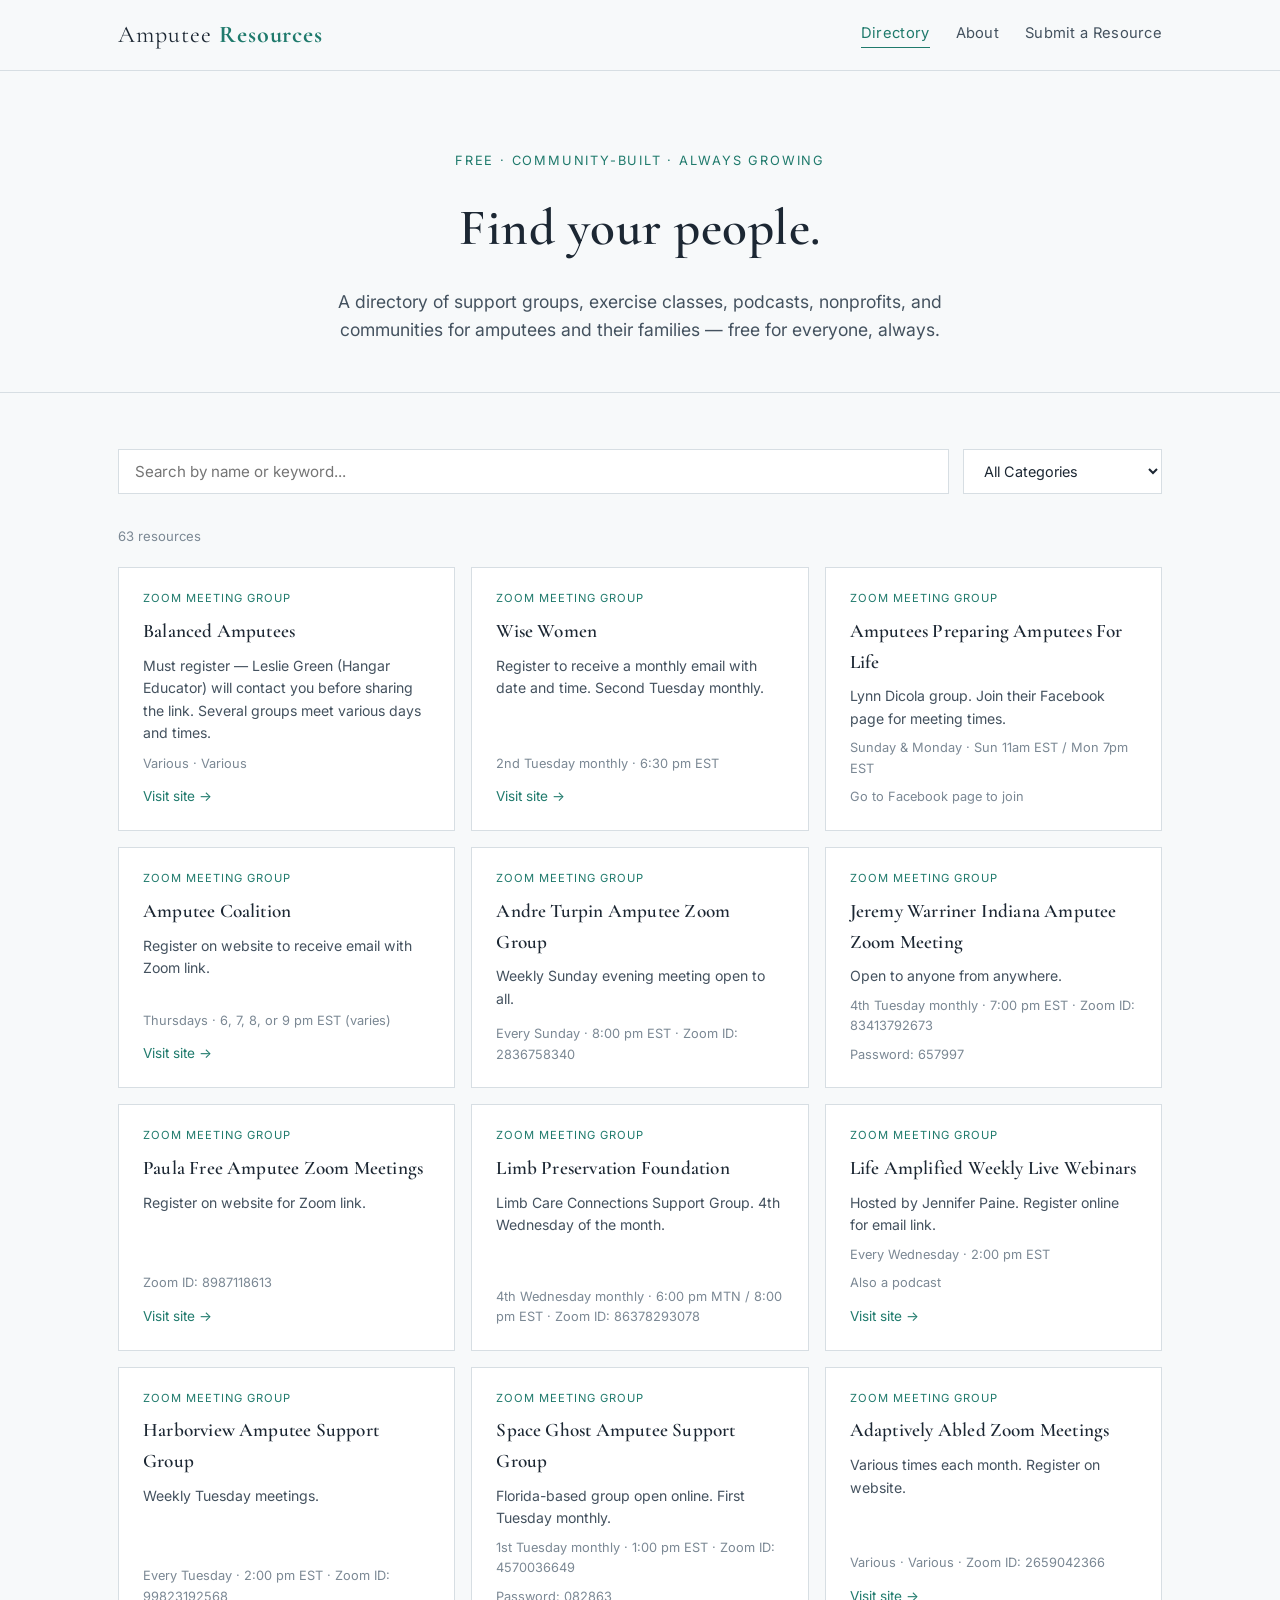
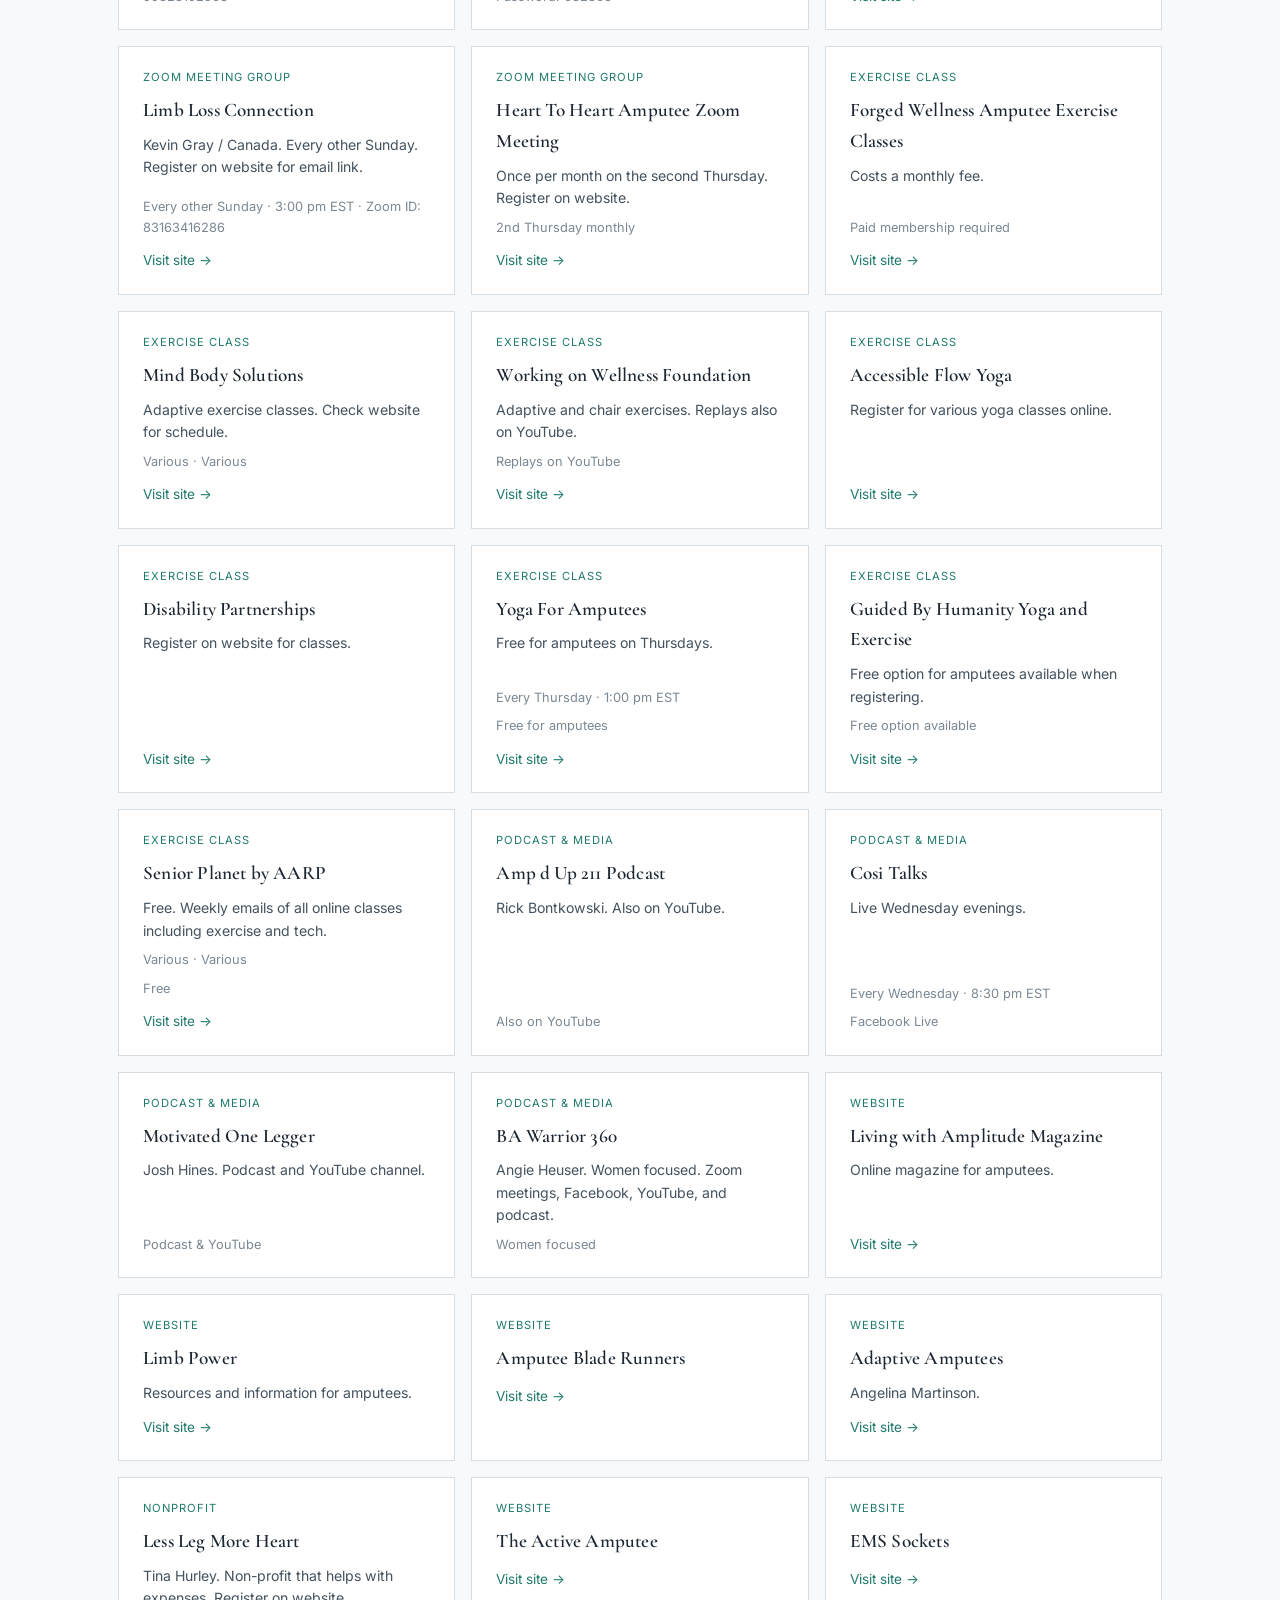
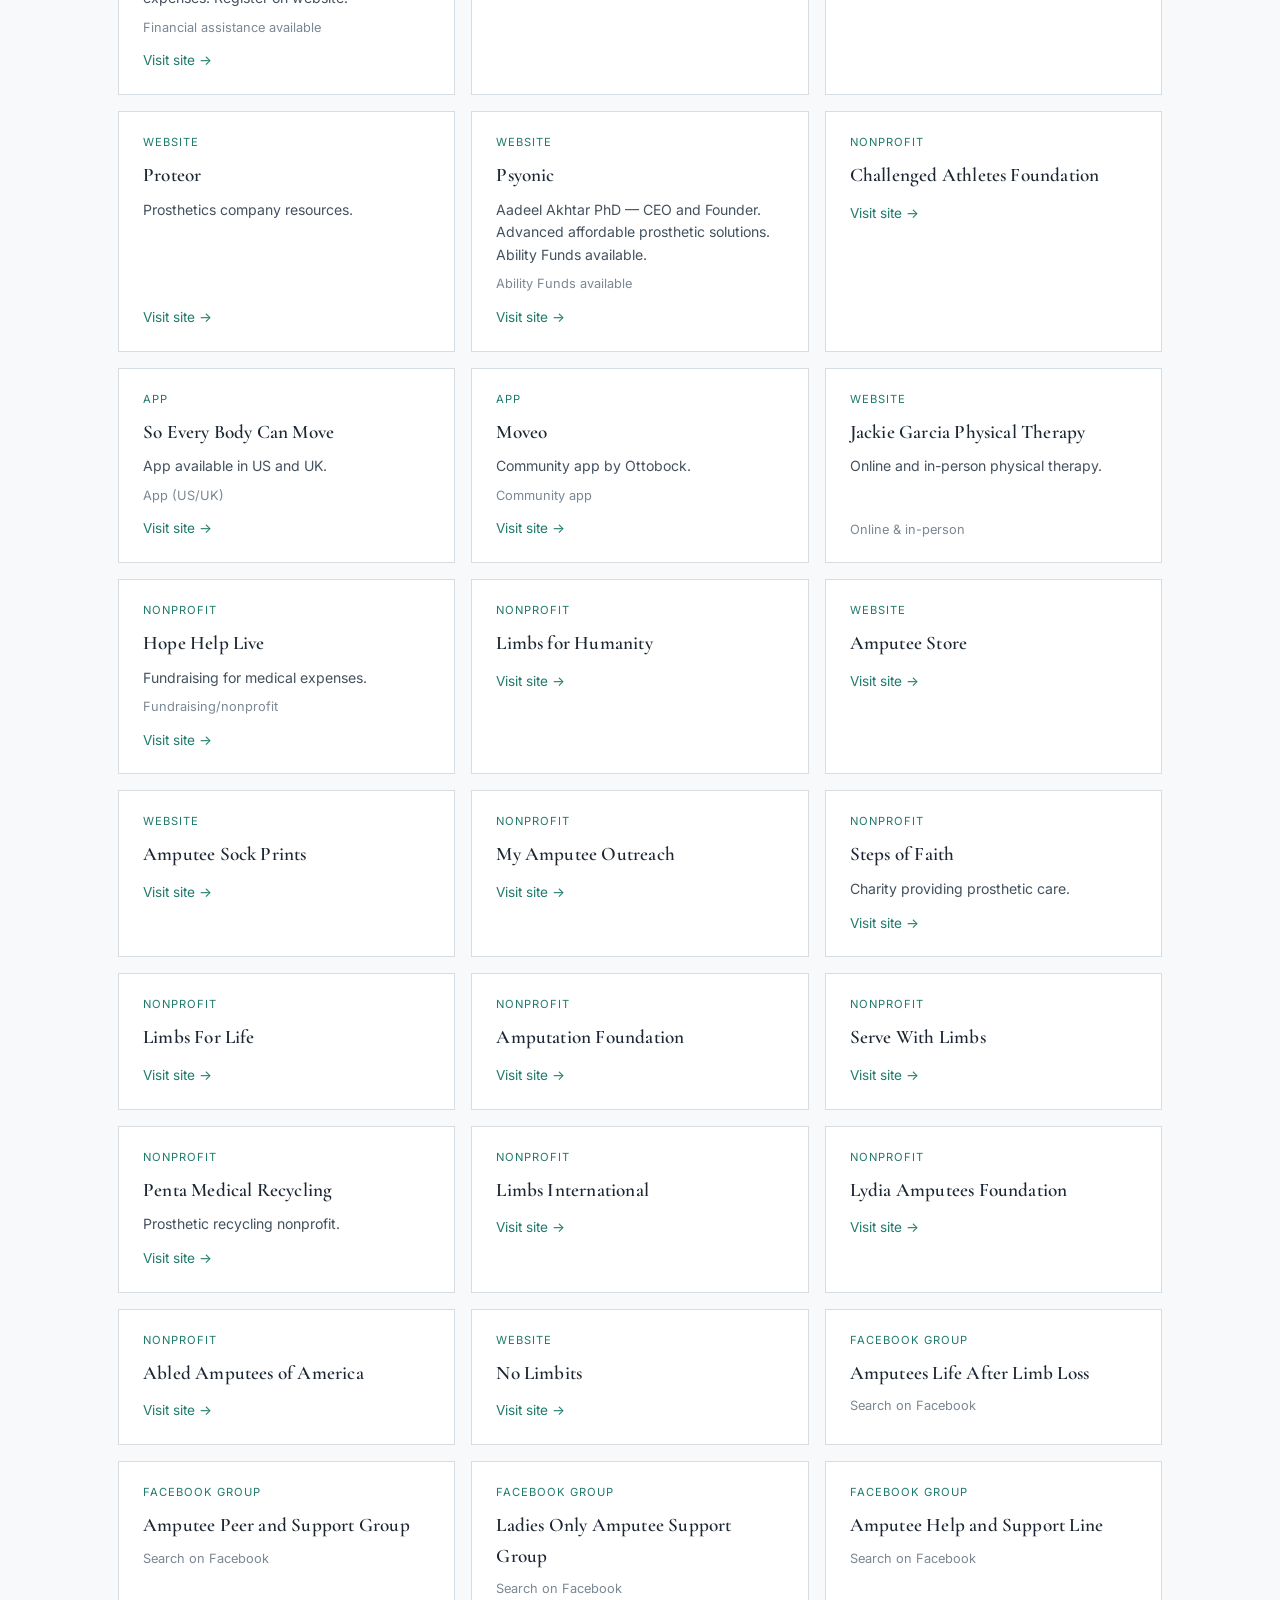
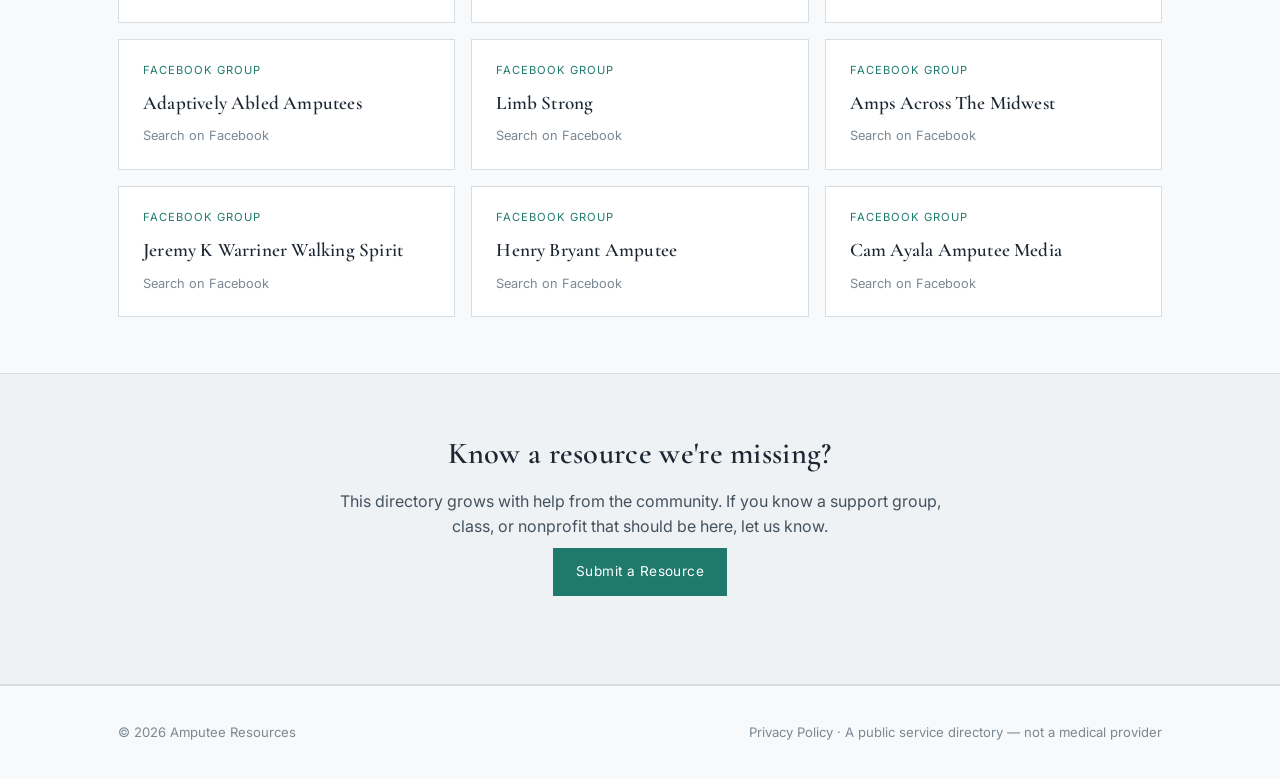
==== index.html @ 0358cb04 "Initial Amputee Resources directory site" ====
<!DOCTYPE html>
<html lang="en">
<head>
<meta charset="UTF-8">
<meta name="viewport" content="width=device-width, initial-scale=1.0">
<title>Amputee Resources — Support Groups, Exercise Classes &amp; More</title>
<meta name="description" content="A free directory of amputee support groups, exercise classes, podcasts, nonprofits, and community resources for amputees and their families.">
<link rel="preconnect" href="https://fonts.googleapis.com">
<link href="https://fonts.googleapis.com/css2?family=Cormorant+Garamond:wght@500;600;700&family=Source+Serif+4:wght@400;500&family=Inter:wght@400;500;600&display=swap" rel="stylesheet">
<link rel="stylesheet" href="style.css">
</head>
<body>

<header class="site">
  <div class="bar">
    <div class="brand">
      <span class="name">Amputee <strong>Resources</strong></span>
    </div>
    <button class="menu-toggle" aria-label="Toggle menu"><span></span><span></span><span></span></button>
    <nav class="primary">
      <a href="index.html" class="active">Directory</a>
      <a href="about.html">About</a>
      <a href="submit.html">Submit a Resource</a>
    </nav>
  </div>
</header>

<section class="hero">
  <div class="wrap">
    <span class="tag">Free · Community-Built · Always Growing</span>
    <h1>Find your people.</h1>
    <p class="lede">A directory of support groups, exercise classes, podcasts, nonprofits, and communities for amputees and their families — free for everyone, always.</p>
  </div>
</section>

<section>
  <div class="wrap">
    <div class="directory-controls">
      <input type="search" id="search" placeholder="Search by name or keyword...">
      <select id="category-filter">
        <option value="">All Categories</option>
      </select>
    </div>
    <div class="result-count" id="result-count"></div>
    <div class="resource-grid" id="resource-grid"></div>
  </div>
</section>

<section class="alt">
  <div class="wrap section-head">
    <h2>Know a resource we're missing?</h2>
    <p>This directory grows with help from the community. If you know a support group, class, or nonprofit that should be here, let us know.</p>
    <div class="cta-row">
      <a class="btn primary" href="submit.html">Submit a Resource</a>
    </div>
  </div>
</section>

<footer class="site">
  <div class="wrap">
    <span>© 2026 Amputee Resources</span>
    <span><a href="privacy.html">Privacy Policy</a> · A public service directory — not a medical provider</span>
  </div>
</footer>

<script src="app.js"></script>
</body>
</html>
---- style.css ----
:root{
  --paper:#f7f9fa;
  --paper-dim:#eef2f4;
  --ink:#1c2733;
  --ink-soft:#44525f;
  --line:#d7dee3;
  --gray:#7b8894;
  --teal:#1f7a6c;
  --teal-dim:#4fa393;
  --max:1100px;
}

*{box-sizing:border-box;}
html{scroll-behavior:smooth;}
body{
  margin:0;
  background:var(--paper);
  color:var(--ink);
  font-family:'Source Serif 4','Georgia',serif;
  line-height:1.6;
  -webkit-font-smoothing:antialiased;
}
h1,h2,h3,.wordmark{
  font-family:'Cormorant Garamond','Georgia',serif;
  font-weight:600;
  letter-spacing:.01em;
}
.sans{font-family:'Inter','Helvetica Neue',sans-serif;}
a{color:var(--teal);text-decoration:none;}
a:hover{color:var(--ink);}
img{max-width:100%;display:block;}

.wrap{max-width:var(--max);margin:0 auto;padding:0 28px;}

/* ---- Header ---- */
header.site{
  border-bottom:1px solid var(--line);
  background:var(--paper);
  position:sticky;top:0;z-index:20;
}
header.site .bar{
  display:flex;align-items:center;justify-content:space-between;
  padding:16px 28px;max-width:var(--max);margin:0 auto;
}
.brand{display:flex;align-items:center;gap:10px;}
.brand .name{
  font-family:'Cormorant Garamond',serif;
  font-size:1.5rem;letter-spacing:.04em;
  color:var(--ink);
}
.brand .name strong{color:var(--teal);}
nav.primary{display:flex;gap:26px;font-family:'Inter',sans-serif;font-size:.92rem;letter-spacing:.02em;}
nav.primary a{color:var(--ink-soft);}
nav.primary a.active{color:var(--teal);border-bottom:1px solid var(--teal);padding-bottom:2px;}

.menu-toggle{
  display:none;
  background:none;border:none;cursor:pointer;
  width:40px;height:40px;
  padding:8px;
  flex-direction:column;justify-content:center;gap:5px;
}
.menu-toggle span{
  display:block;height:2px;width:100%;background:var(--ink);
  transition:transform .2s ease, opacity .2s ease;
}
.menu-toggle.open span:nth-child(1){transform:translateY(7px) rotate(45deg);}
.menu-toggle.open span:nth-child(2){opacity:0;}
.menu-toggle.open span:nth-child(3){transform:translateY(-7px) rotate(-45deg);}

@media (max-width:720px){
  .menu-toggle{display:flex;}
  nav.primary{
    position:fixed;top:67px;left:0;right:0;bottom:0;
    background:var(--paper);
    flex-direction:column;
    gap:0;
    padding:8px 0;
    transform:translateY(-8px);
    opacity:0;
    visibility:hidden;
    pointer-events:none;
    transition:opacity .18s ease, transform .18s ease;
    z-index:19;
  }
  nav.primary.open{
    opacity:1;
    visibility:visible;
    pointer-events:auto;
    transform:translateY(0);
  }
  nav.primary a{
    padding:18px 28px;
    border-bottom:1px solid var(--line);
    font-size:1.05rem;
  }
  nav.primary a.active{border-bottom:1px solid var(--line);}
}

/* ---- Hero ---- */
.hero{
  padding:80px 0 48px;
  text-align:center;
  border-bottom:1px solid var(--line);
}
.hero h1{
  font-size:clamp(2.1rem,5vw,3.2rem);
  margin:0 0 18px;
  color:var(--ink);
}
.hero p.lede{
  font-family:'Inter',sans-serif;
  font-size:1.1rem;
  color:var(--ink-soft);
  max-width:640px;margin:0 auto;
}
.hero .tag{
  font-family:'Inter',sans-serif;
  font-size:.8rem;letter-spacing:.14em;text-transform:uppercase;
  color:var(--teal);margin-bottom:16px;display:block;
}

/* ---- Sections ---- */
section{padding:56px 0;}
section.alt{background:var(--paper-dim);border-top:1px solid var(--line);border-bottom:1px solid var(--line);}
.section-head{max-width:680px;margin:0 auto 32px;text-align:center;}
.section-head h2{font-size:1.9rem;margin:0 0 10px;}
.section-head p{font-family:'Inter',sans-serif;color:var(--ink-soft);margin:0;}

/* ---- Directory controls ---- */
.directory-controls{
  display:flex;gap:14px;flex-wrap:wrap;align-items:center;
  margin-bottom:32px;
  font-family:'Inter',sans-serif;
}
.directory-controls input[type=search]{
  flex:1;min-width:220px;
  padding:12px 16px;border:1px solid var(--line);background:#fff;
  font-family:inherit;font-size:.95rem;color:var(--ink);
}
.directory-controls select{
  padding:12px 16px;border:1px solid var(--line);background:#fff;
  font-family:inherit;font-size:.9rem;color:var(--ink);
}
.result-count{font-family:'Inter',sans-serif;font-size:.82rem;color:var(--gray);margin-bottom:20px;}

/* ---- Resource cards ---- */
.resource-grid{
  display:grid;grid-template-columns:repeat(auto-fill,minmax(300px,1fr));gap:16px;
}
.resource-card{
  background:#fff;border:1px solid var(--line);padding:22px 24px;
  display:flex;flex-direction:column;gap:8px;
}
.resource-card h3{font-size:1.2rem;margin:0;}
.resource-card .cat{
  font-family:'Inter',sans-serif;font-size:.7rem;letter-spacing:.09em;text-transform:uppercase;
  color:var(--teal);
}
.resource-card p{font-family:'Inter',sans-serif;font-size:.88rem;color:var(--ink-soft);margin:0;flex:1;}
.resource-card .meta{font-family:'Inter',sans-serif;font-size:.8rem;color:var(--gray);}
.resource-card a.go{font-family:'Inter',sans-serif;font-size:.85rem;margin-top:4px;}
.no-results{
  text-align:center;font-family:'Inter',sans-serif;color:var(--gray);padding:40px 0;
}

/* ---- CTA blocks ---- */
.cta-row{display:flex;gap:14px;flex-wrap:wrap;justify-content:center;margin-top:8px;}
.btn{
  font-family:'Inter',sans-serif;font-size:.85rem;letter-spacing:.03em;
  padding:12px 22px;border:1px solid var(--ink);color:var(--ink);
  transition:.15s ease;display:inline-block;
}
.btn:hover{background:var(--ink);color:var(--paper);}
.btn.primary{background:var(--teal);border-color:var(--teal);color:#fff;}
.btn.primary:hover{background:var(--ink);border-color:var(--ink);}

/* ---- About page ---- */
.story{max-width:680px;margin:0 auto;}
.story p{margin:0 0 20px;font-size:1.05rem;}

/* ---- Footer ---- */
footer.site{
  border-top:1px solid var(--line);
  padding:36px 0;
  font-family:'Inter',sans-serif;font-size:.82rem;color:var(--gray);
}
footer.site .wrap{display:flex;justify-content:space-between;align-items:center;flex-wrap:wrap;gap:14px;}
footer.site a{color:var(--gray);}
footer.site a:hover{color:var(--ink);}
footer.site .disclaimer{max-width:680px;font-size:.78rem;}
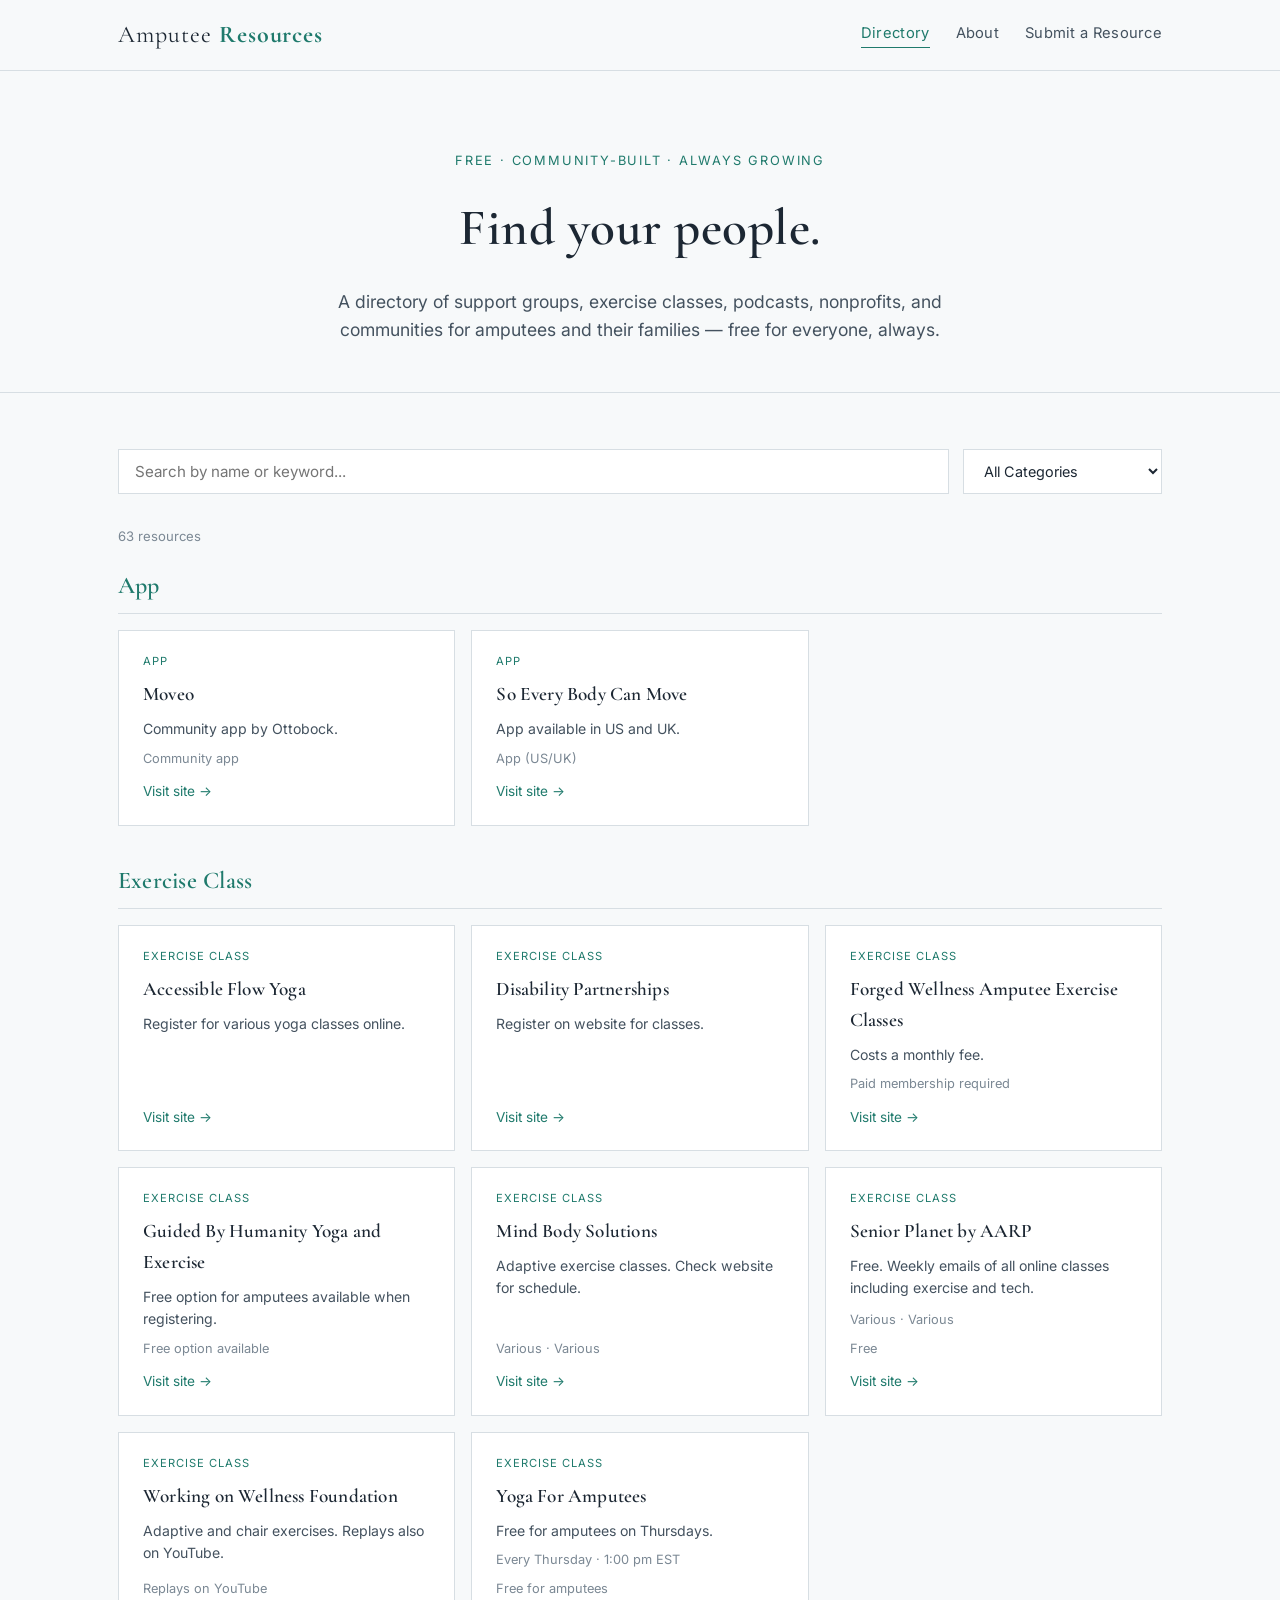
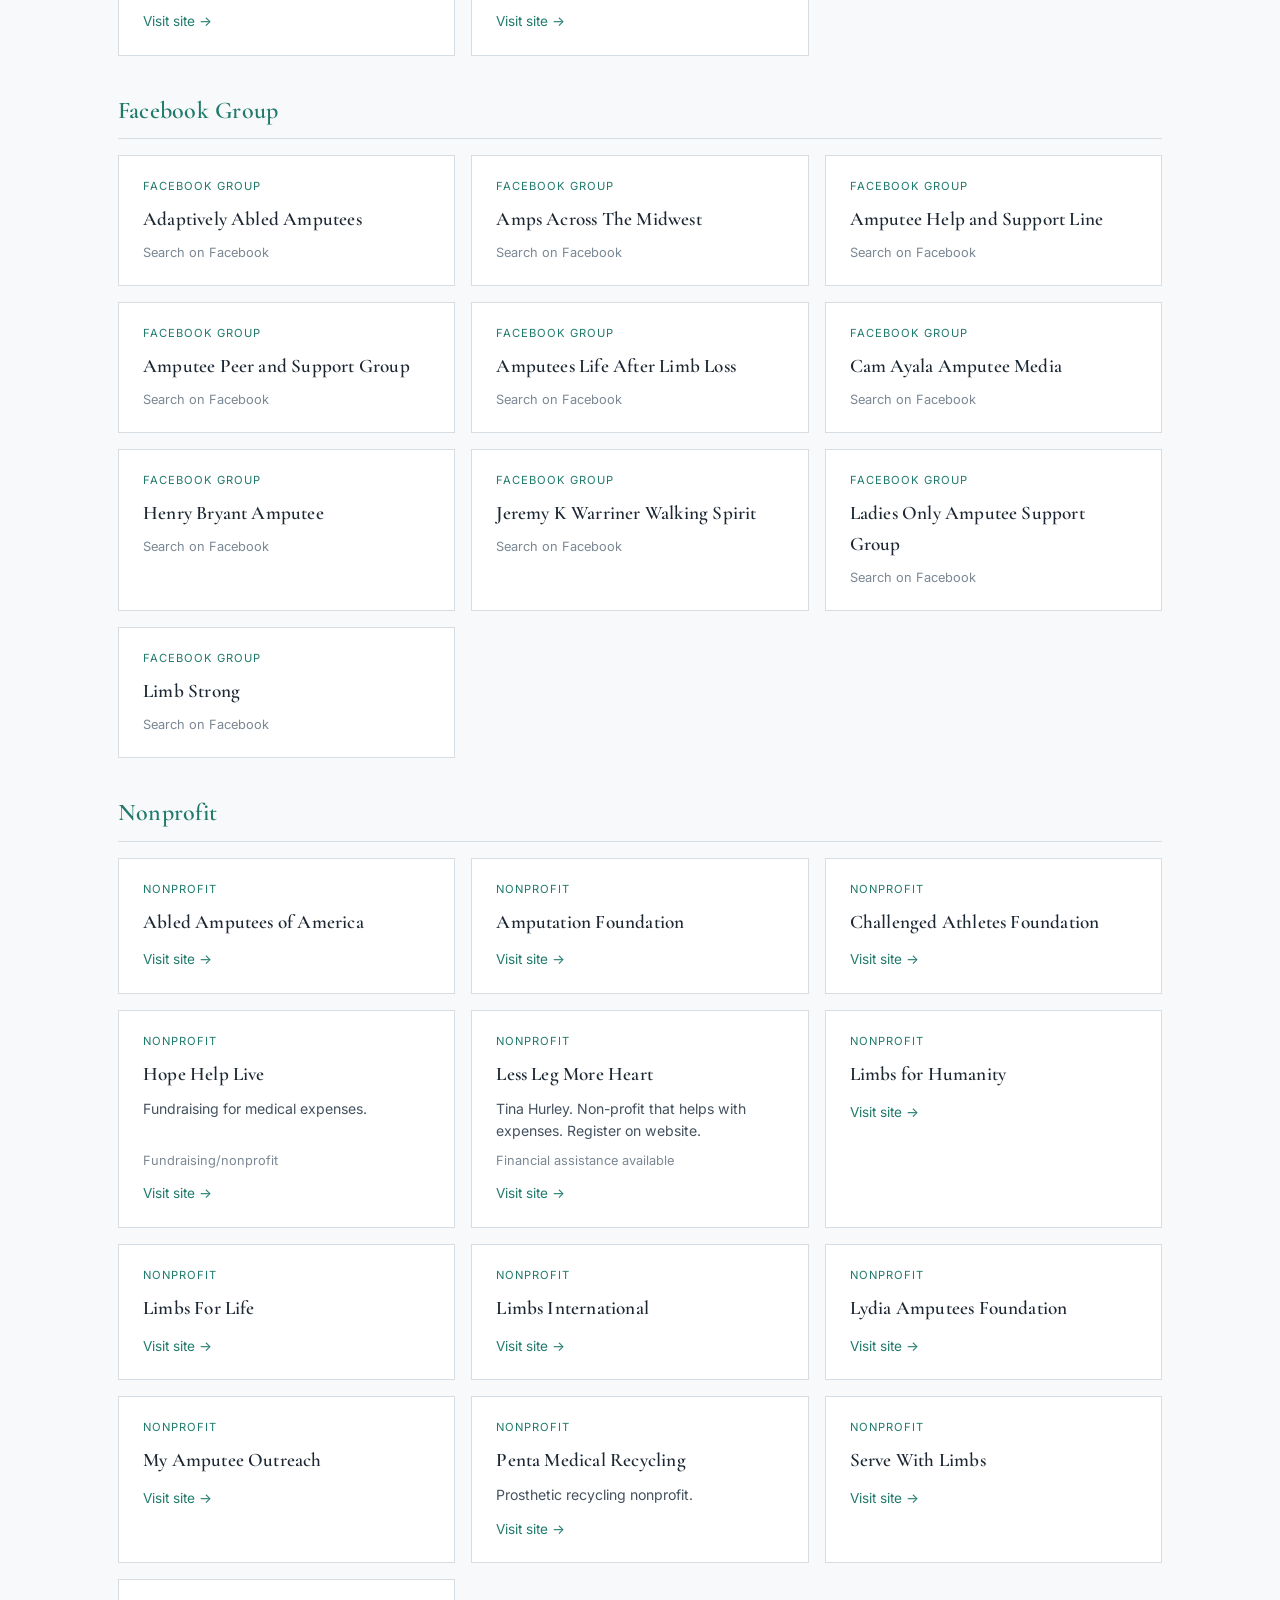
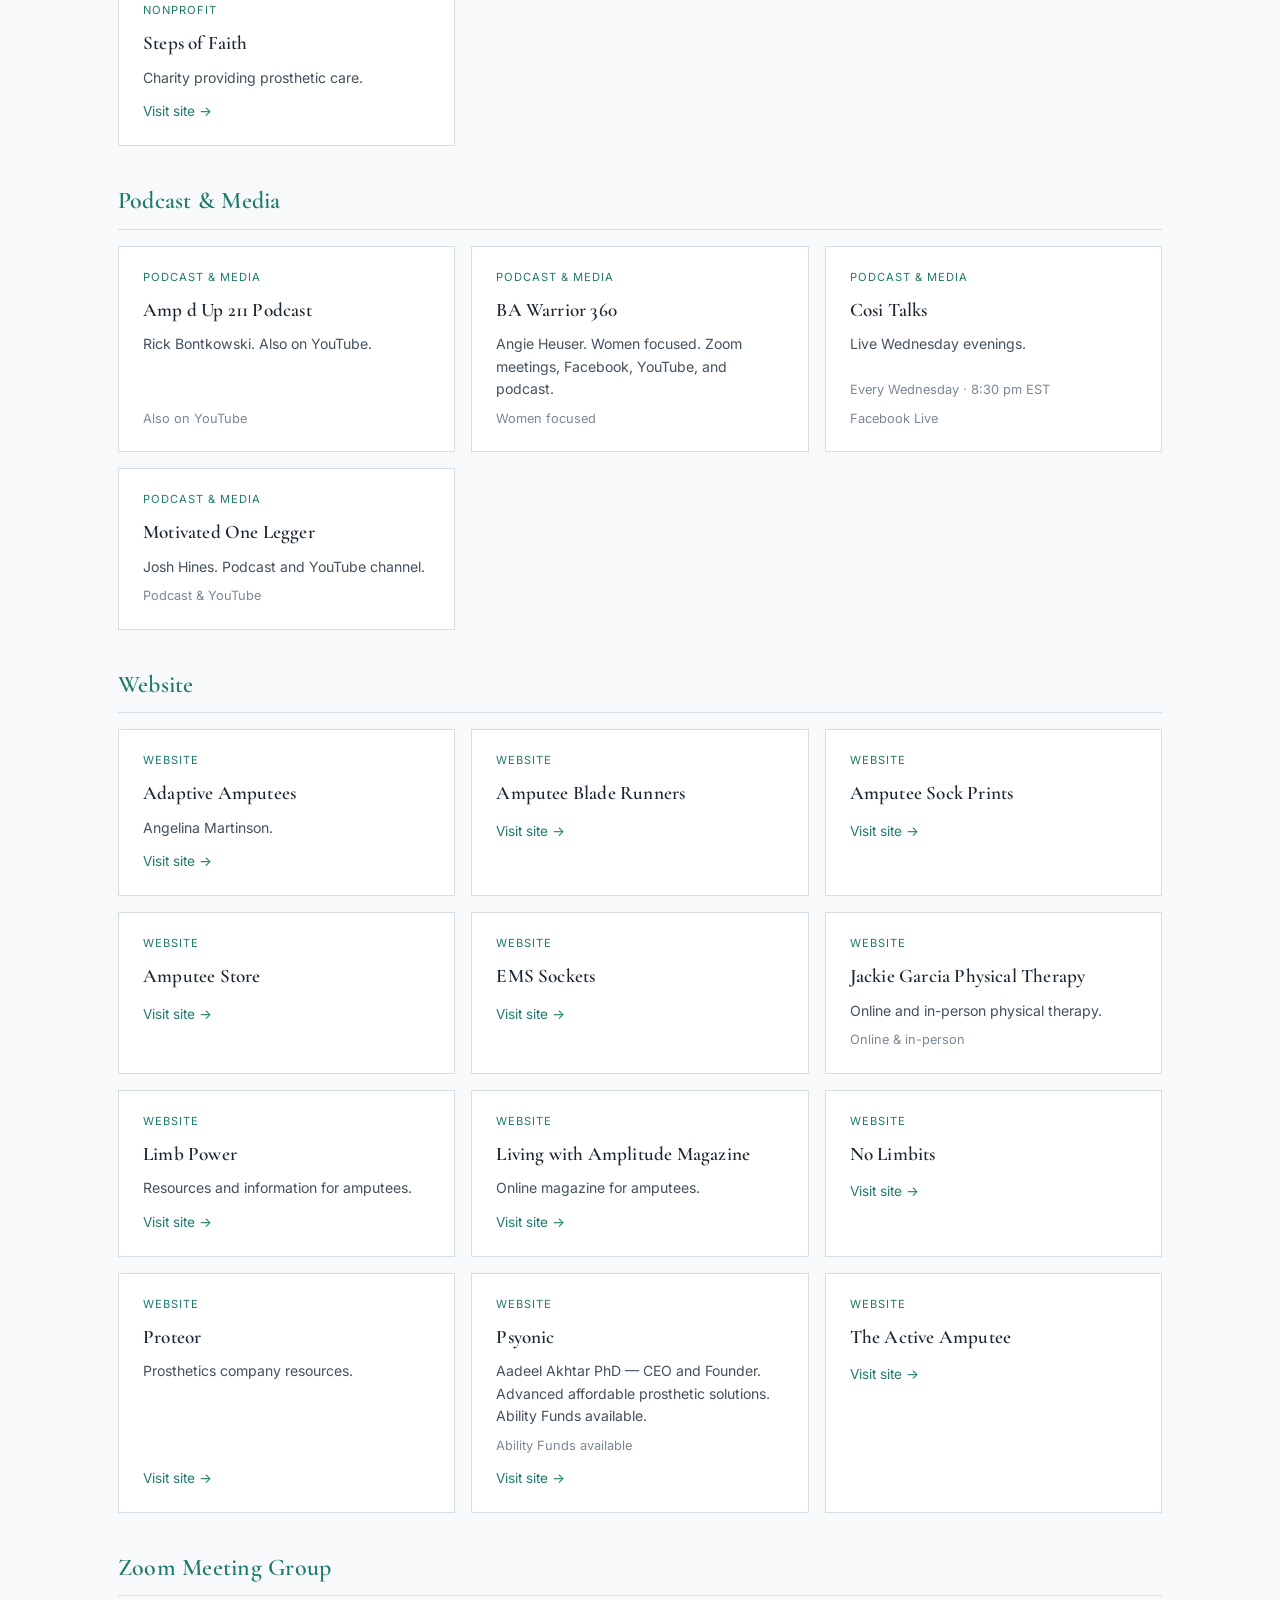
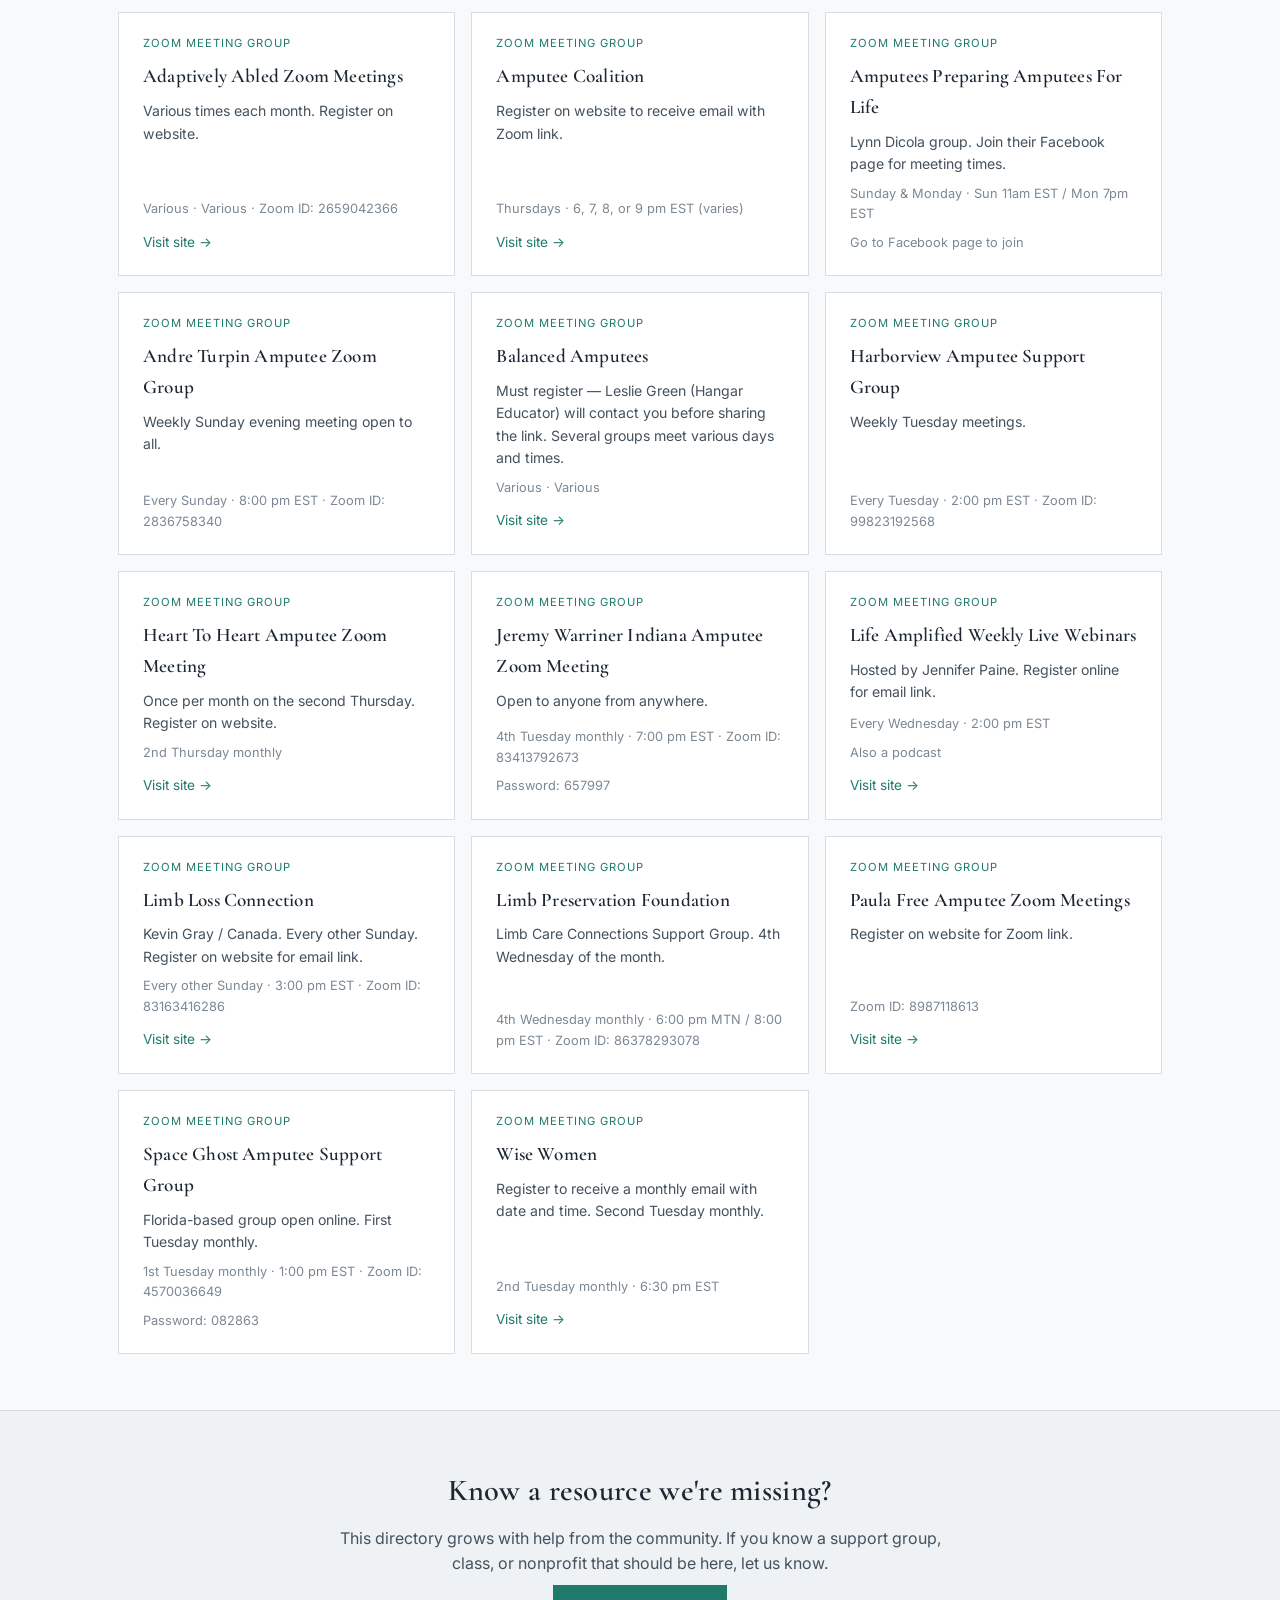
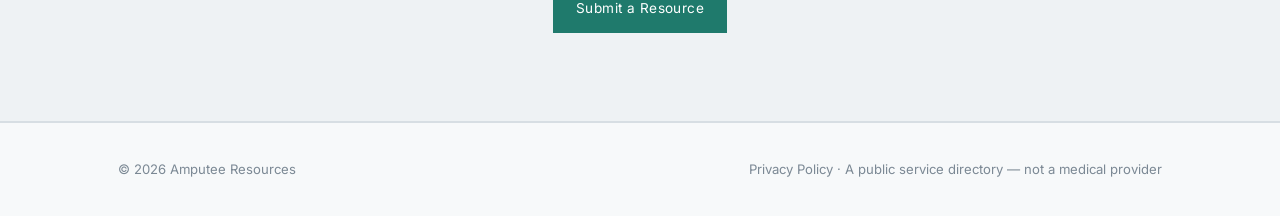
==== commit f27f8eda: "Sort resources alphabetically by category then name, add category headings" ====
--- a/index.html
+++ b/index.html
@@ -42,7 +42,7 @@
       </select>
     </div>
     <div class="result-count" id="result-count"></div>
-    <div class="resource-grid" id="resource-grid"></div>
+    <div id="resource-grid"></div>
   </div>
 </section>
 
--- a/style.css
+++ b/style.css
@@ -144,6 +144,13 @@
 }
 .result-count{font-family:'Inter',sans-serif;font-size:.82rem;color:var(--gray);margin-bottom:20px;}
 
+.category-heading{
+  font-size:1.5rem;margin:36px 0 16px;
+  padding-bottom:8px;border-bottom:1px solid var(--line);
+  color:var(--teal);
+}
+.category-heading:first-child{margin-top:0;}
+
 /* ---- Resource cards ---- */
 .resource-grid{
   display:grid;grid-template-columns:repeat(auto-fill,minmax(300px,1fr));gap:16px;
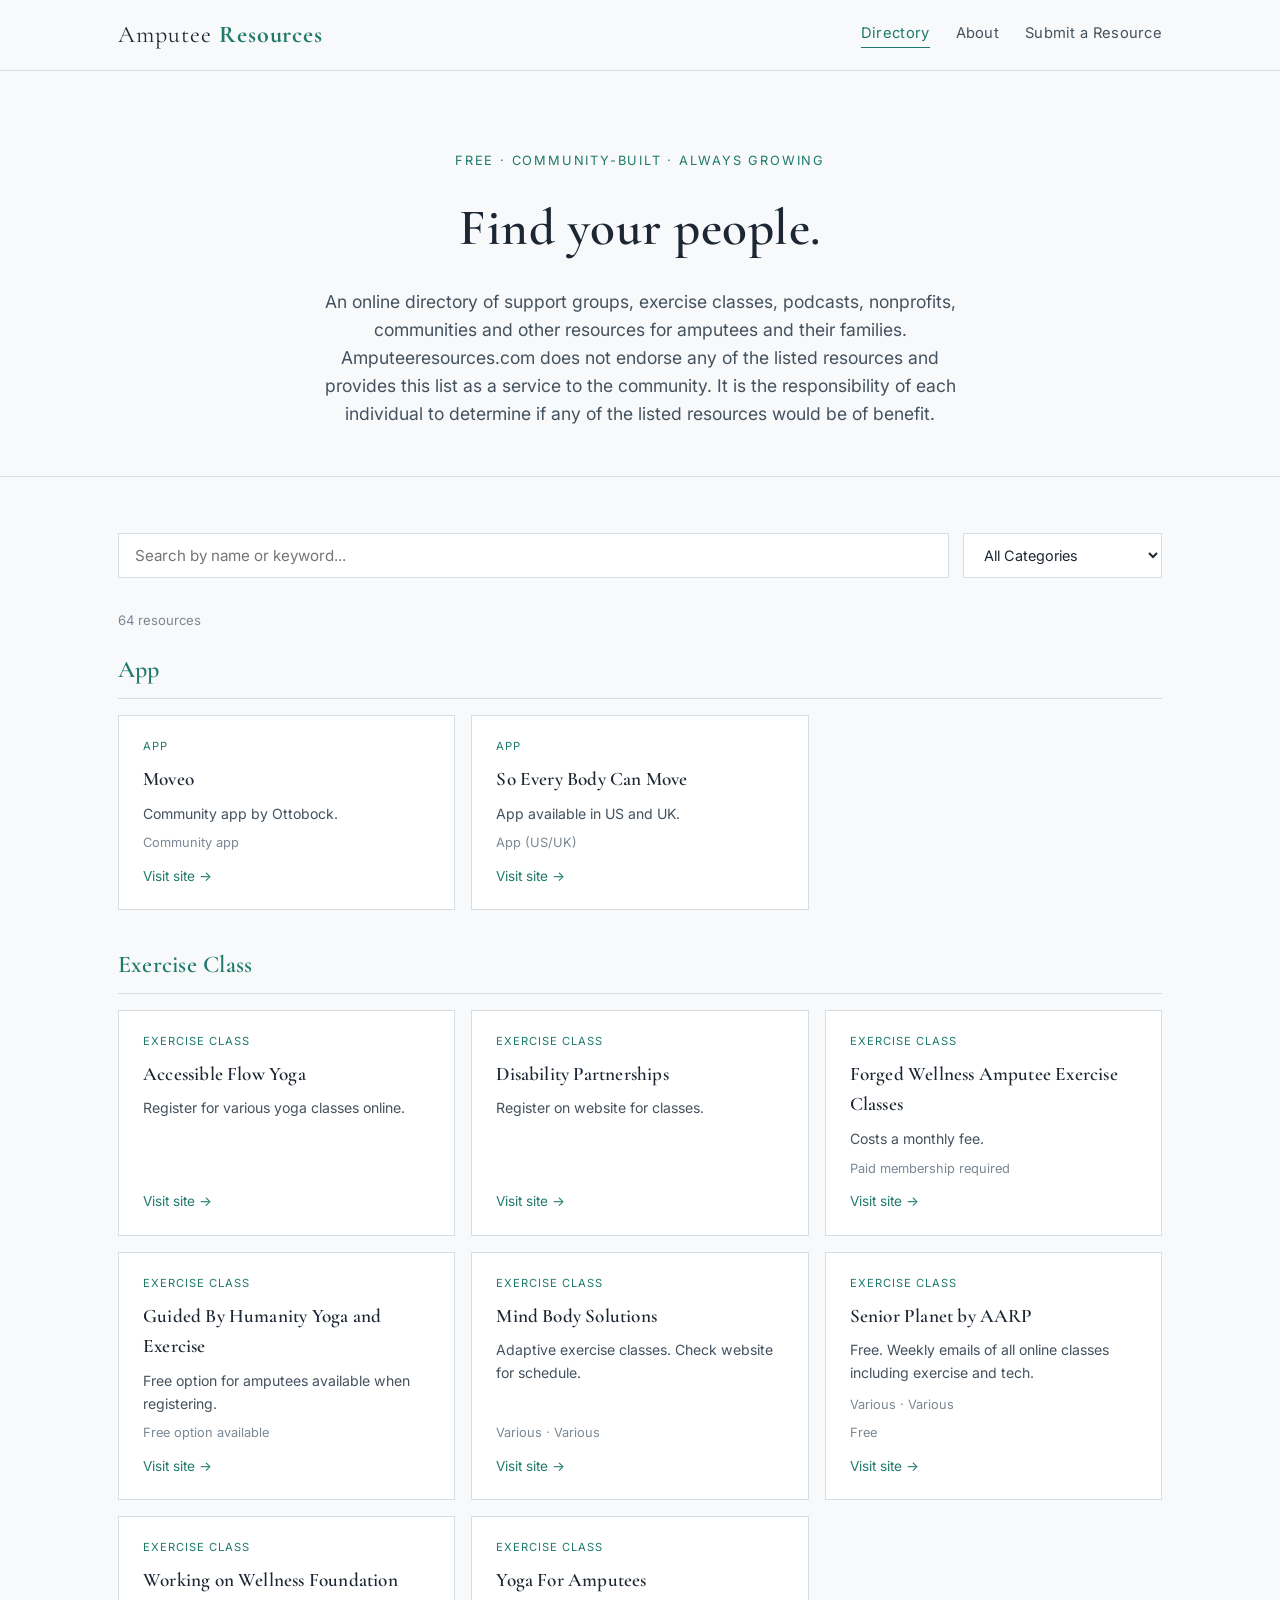
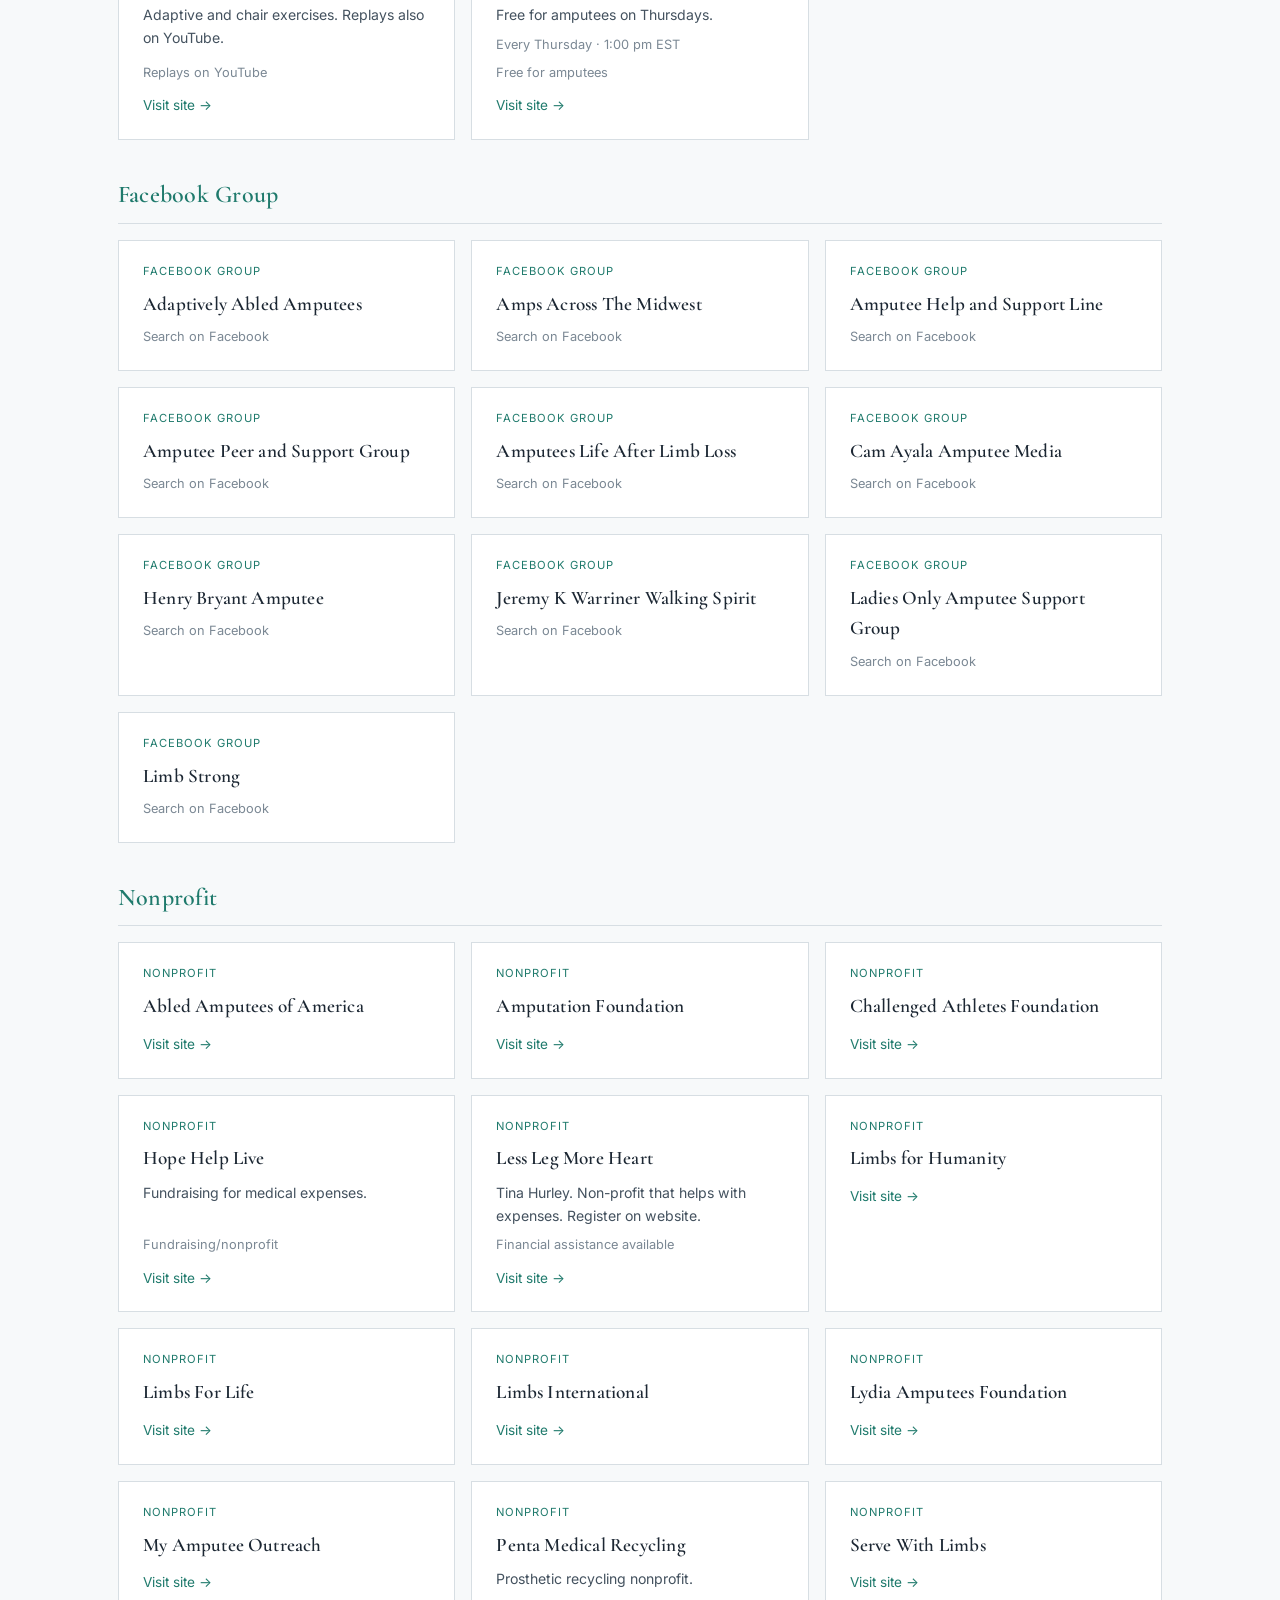
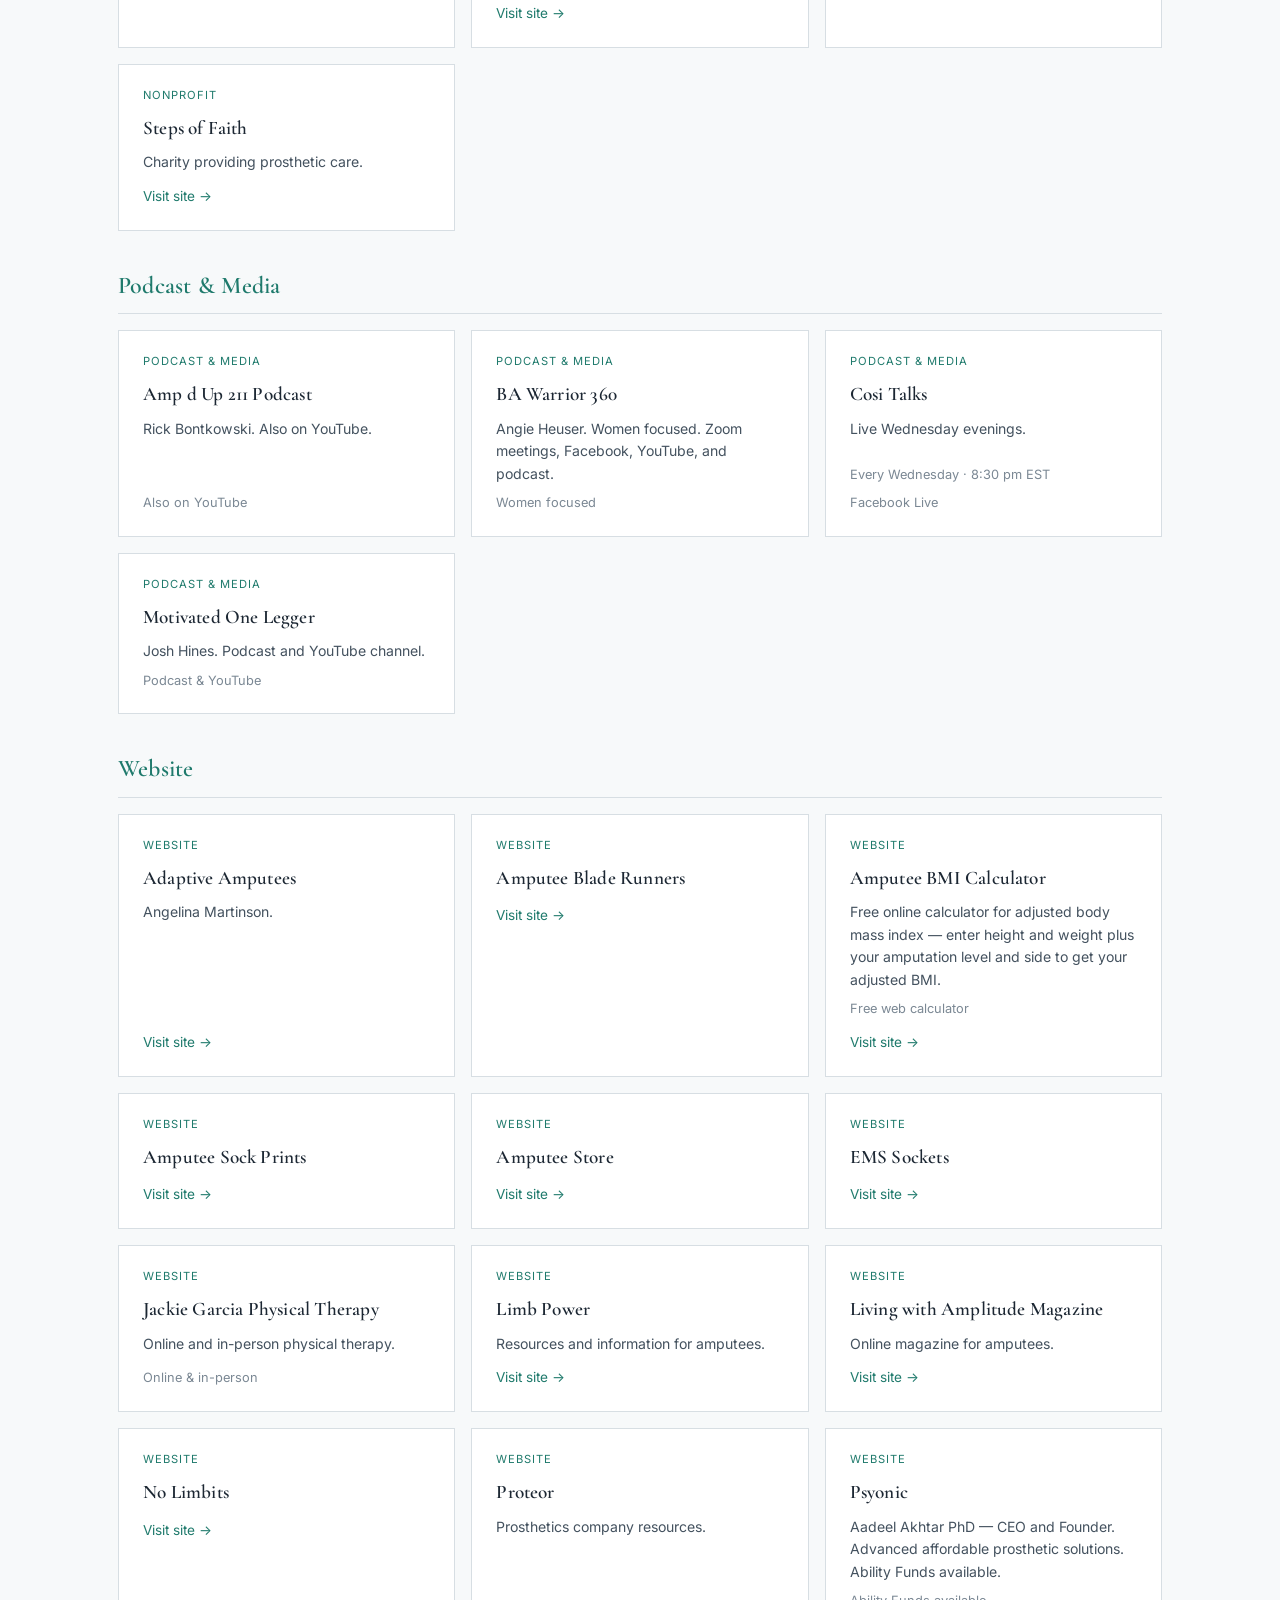
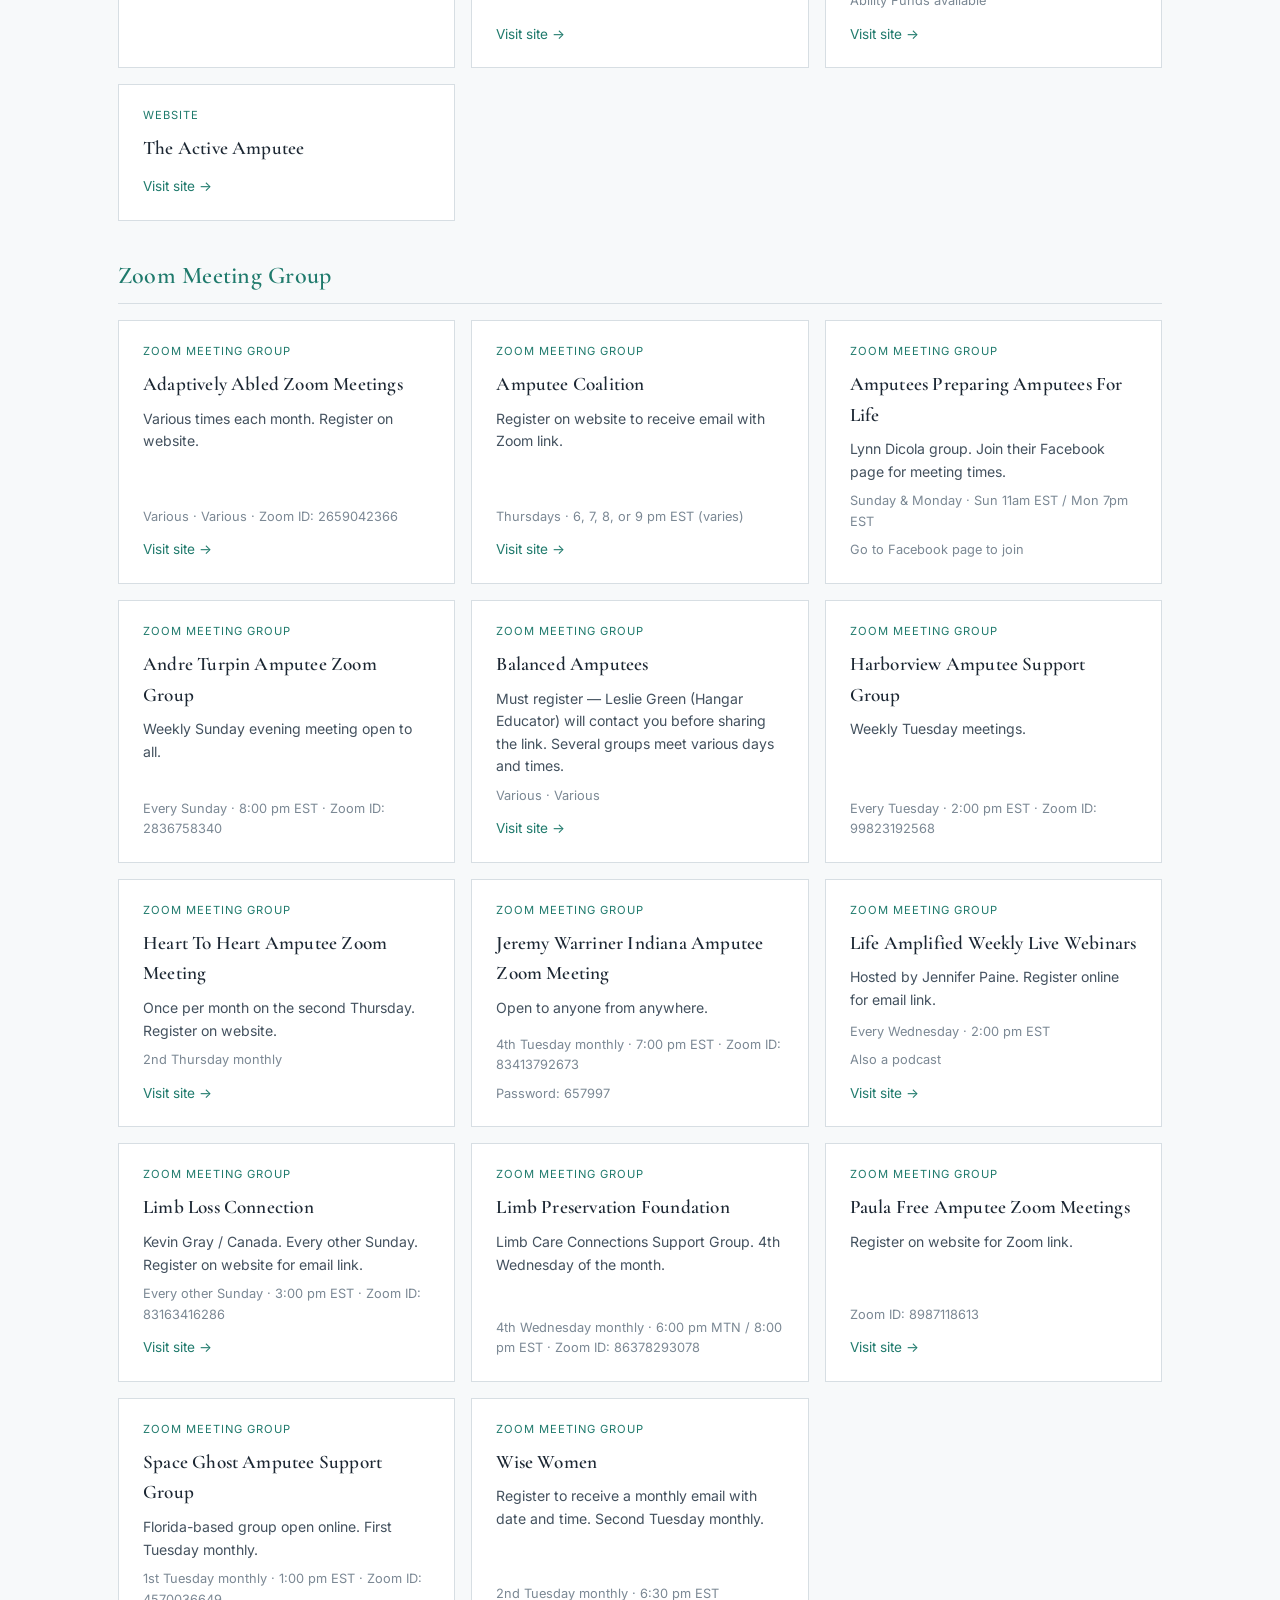
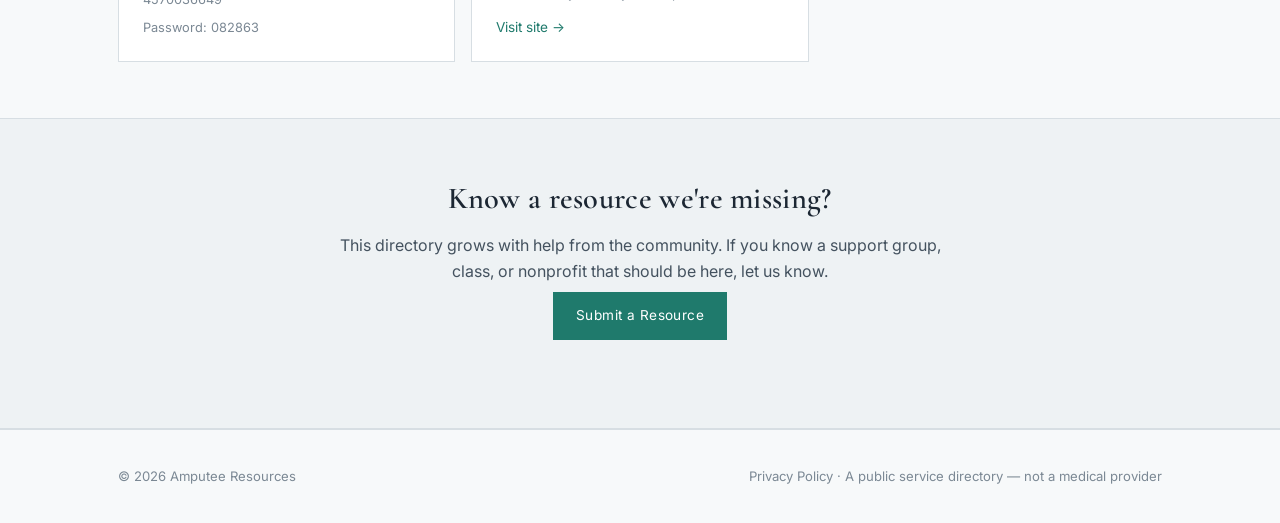
==== commit 997ae32b: "Update front page intro to directory disclaimer" ====
--- a/index.html
+++ b/index.html
@@ -29,7 +29,7 @@
   <div class="wrap">
     <span class="tag">Free · Community-Built · Always Growing</span>
     <h1>Find your people.</h1>
-    <p class="lede">A directory of support groups, exercise classes, podcasts, nonprofits, and communities for amputees and their families — free for everyone, always.</p>
+    <p class="lede">An online directory of support groups, exercise classes, podcasts, nonprofits, communities and other resources for amputees and their families. Amputeeresources.com does not endorse any of the listed resources and provides this list as a service to the community. It is the responsibility of each individual to determine if any of the listed resources would be of benefit.</p>
   </div>
 </section>
 
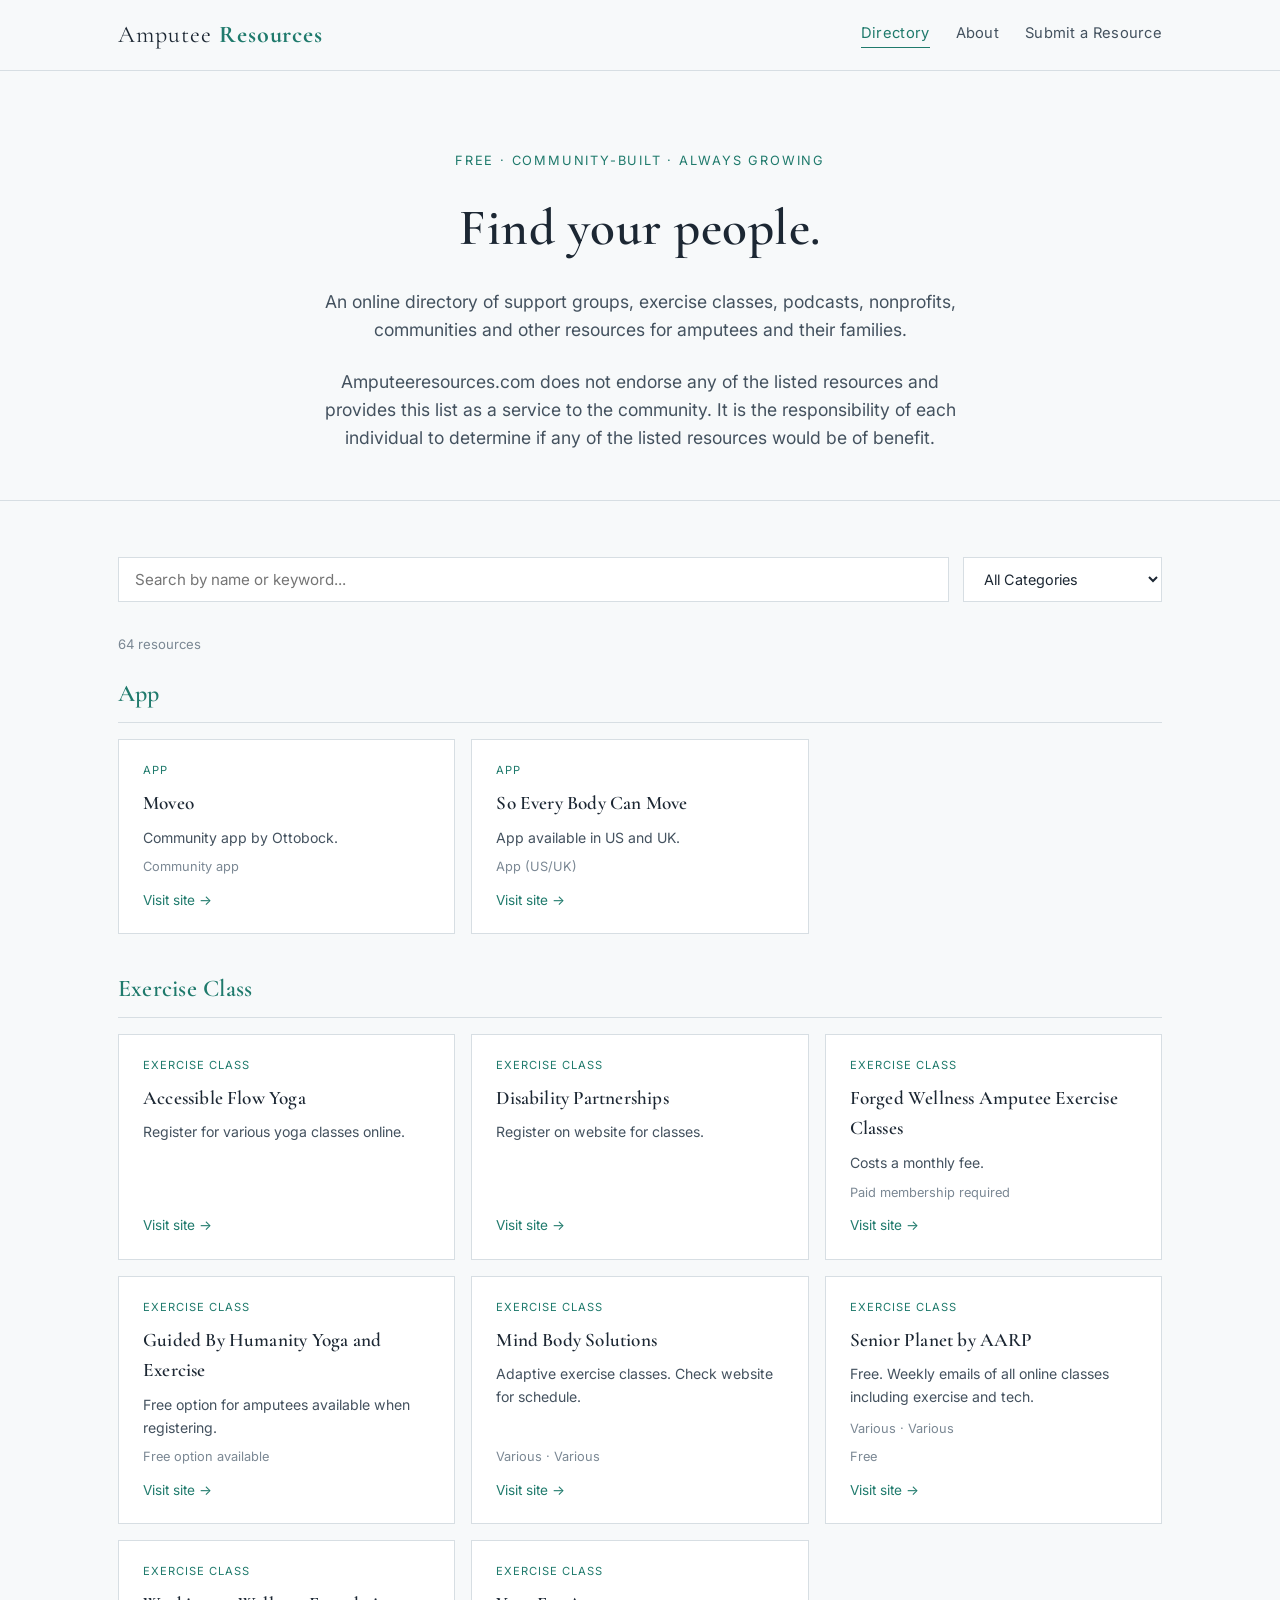
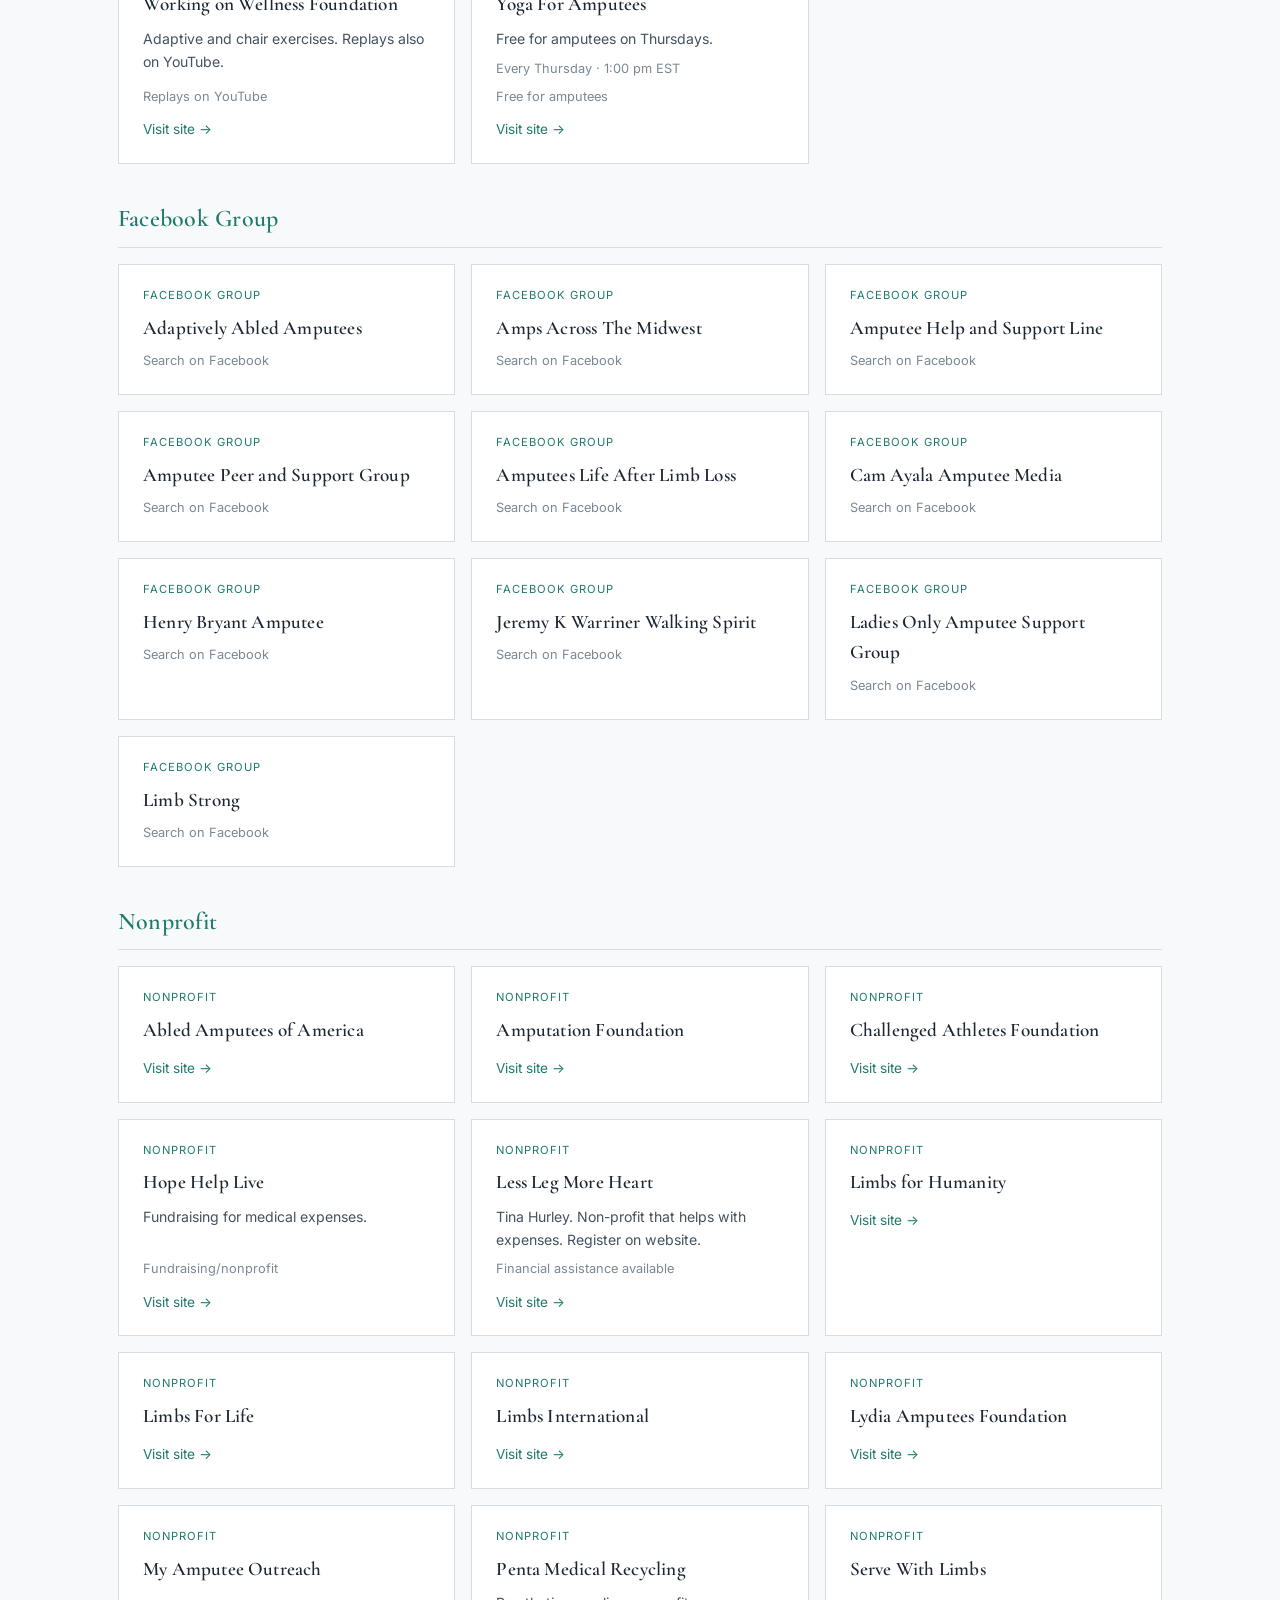
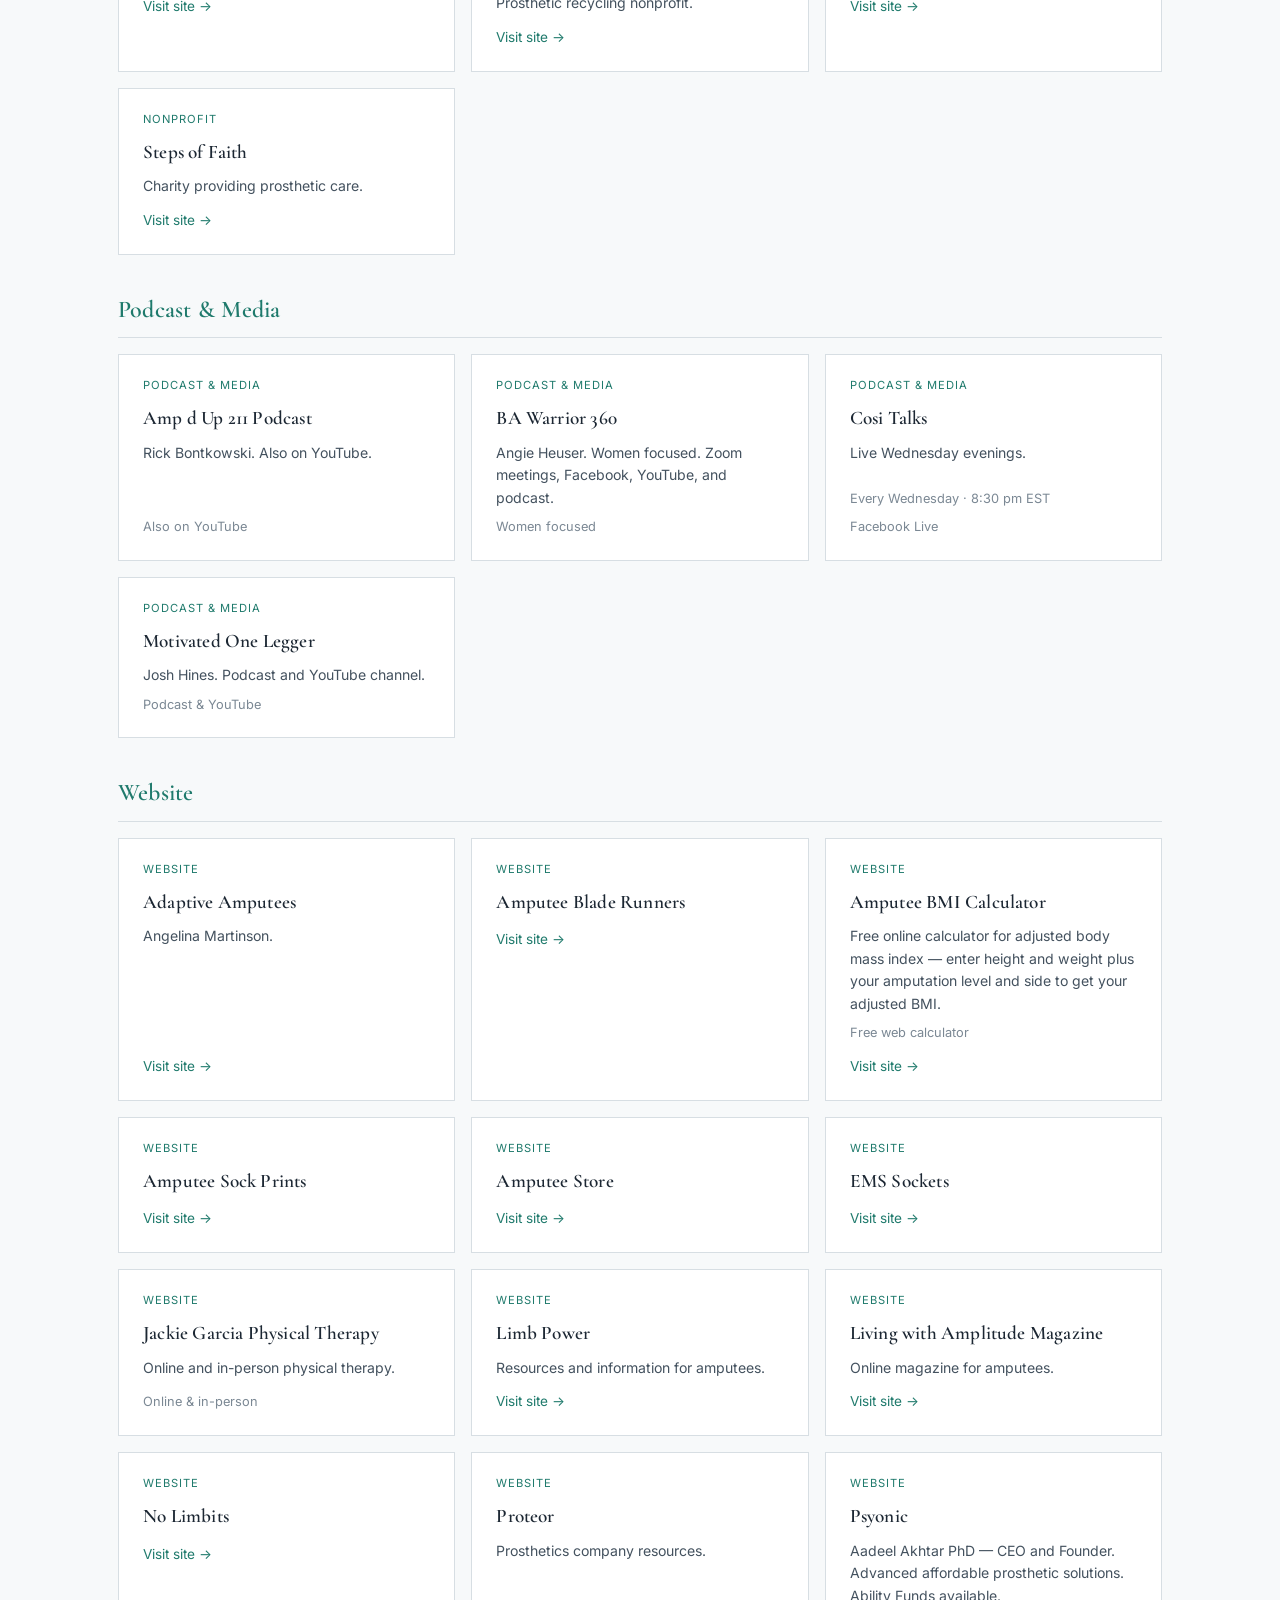
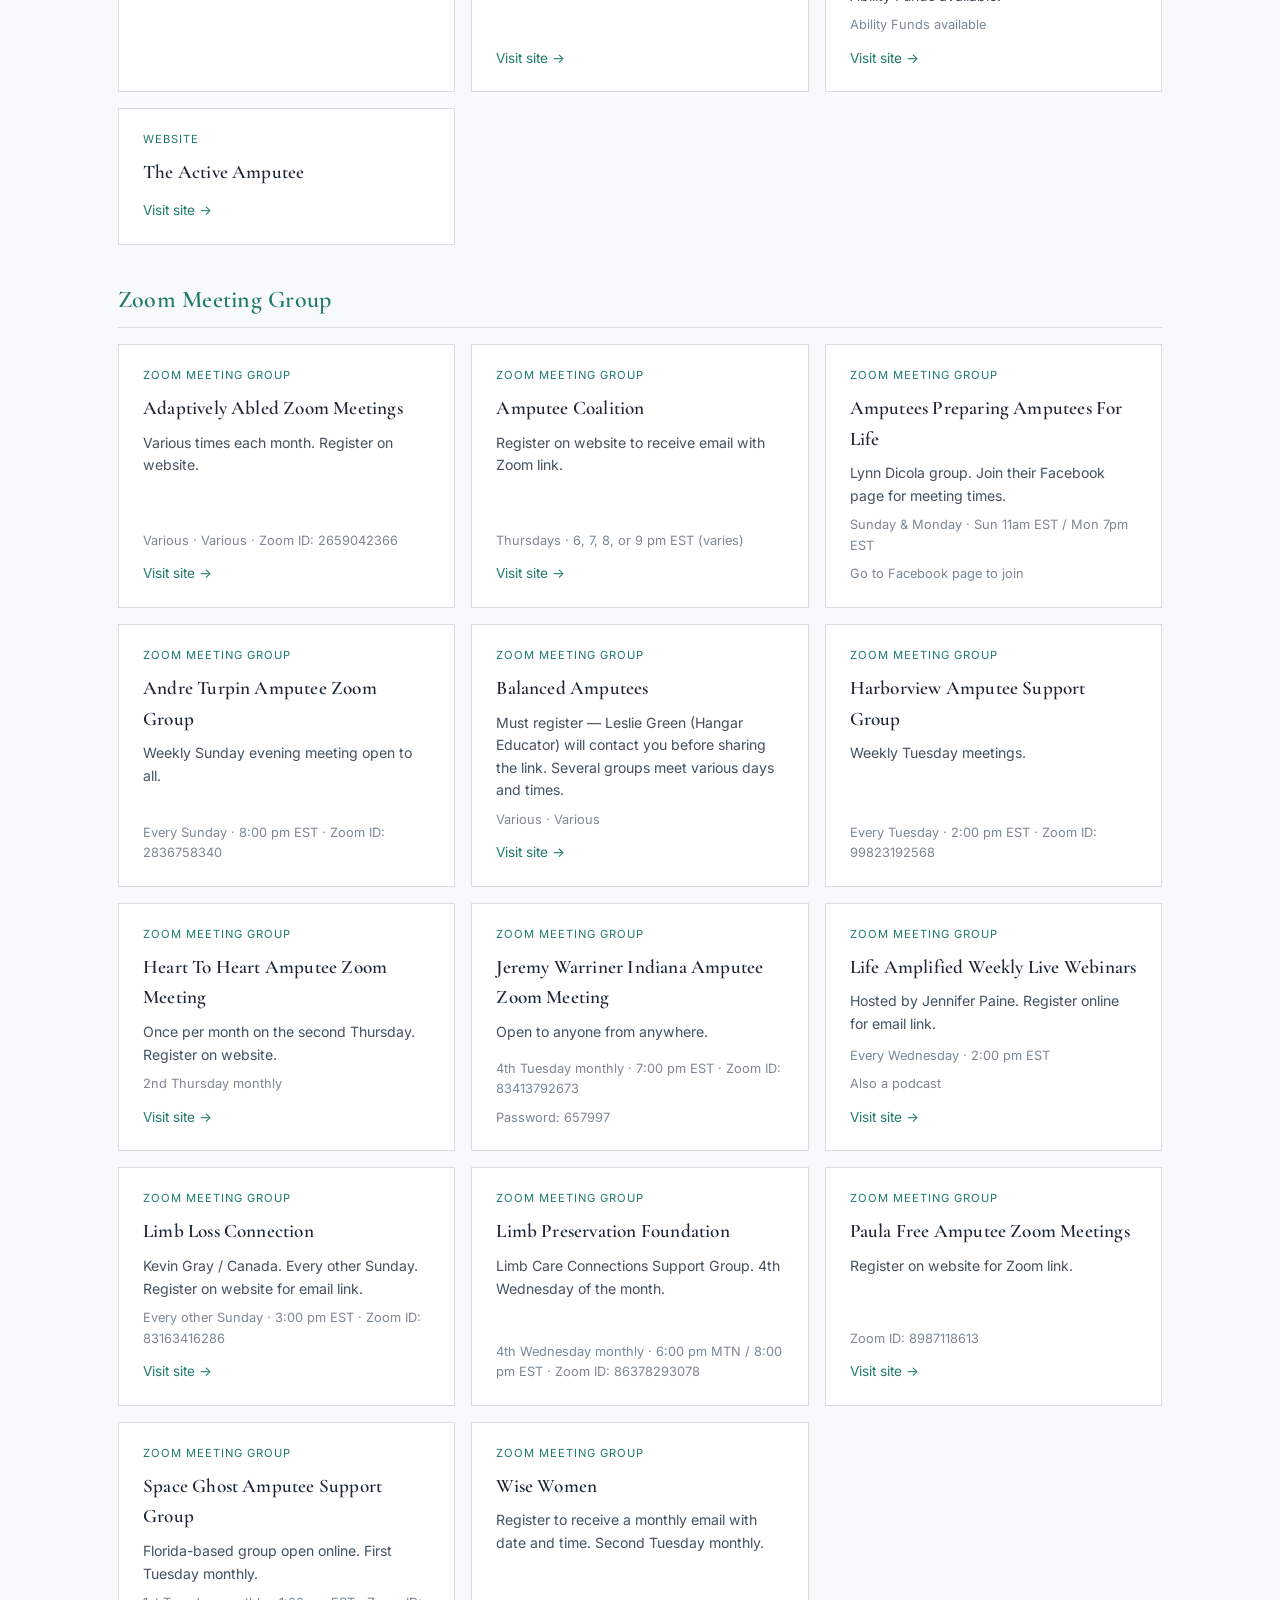
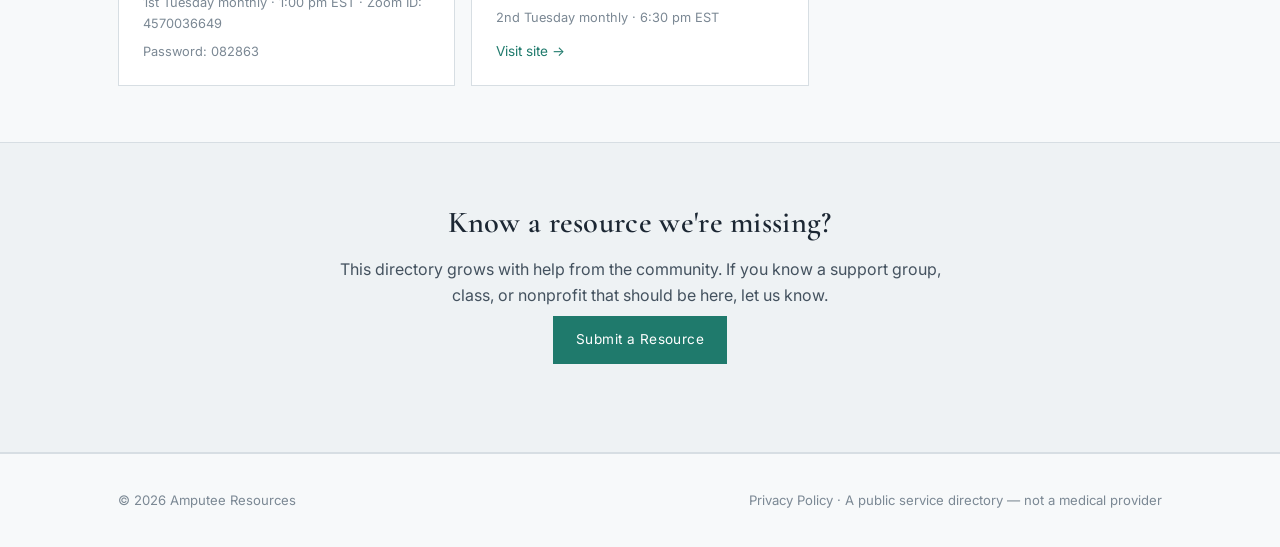
==== commit 2a53f296: "Add spacing above disclaimer paragraph" ====
--- a/index.html
+++ b/index.html
@@ -29,7 +29,8 @@
   <div class="wrap">
     <span class="tag">Free · Community-Built · Always Growing</span>
     <h1>Find your people.</h1>
-    <p class="lede">An online directory of support groups, exercise classes, podcasts, nonprofits, communities and other resources for amputees and their families. Amputeeresources.com does not endorse any of the listed resources and provides this list as a service to the community. It is the responsibility of each individual to determine if any of the listed resources would be of benefit.</p>
+    <p class="lede">An online directory of support groups, exercise classes, podcasts, nonprofits, communities and other resources for amputees and their families.</p>
+    <p class="lede disclaimer">Amputeeresources.com does not endorse any of the listed resources and provides this list as a service to the community. It is the responsibility of each individual to determine if any of the listed resources would be of benefit.</p>
   </div>
 </section>
 
--- a/style.css
+++ b/style.css
@@ -114,6 +114,7 @@
   color:var(--ink-soft);
   max-width:640px;margin:0 auto;
 }
+.hero p.lede.disclaimer{margin-top:1.5rem;}
 .hero .tag{
   font-family:'Inter',sans-serif;
   font-size:.8rem;letter-spacing:.14em;text-transform:uppercase;
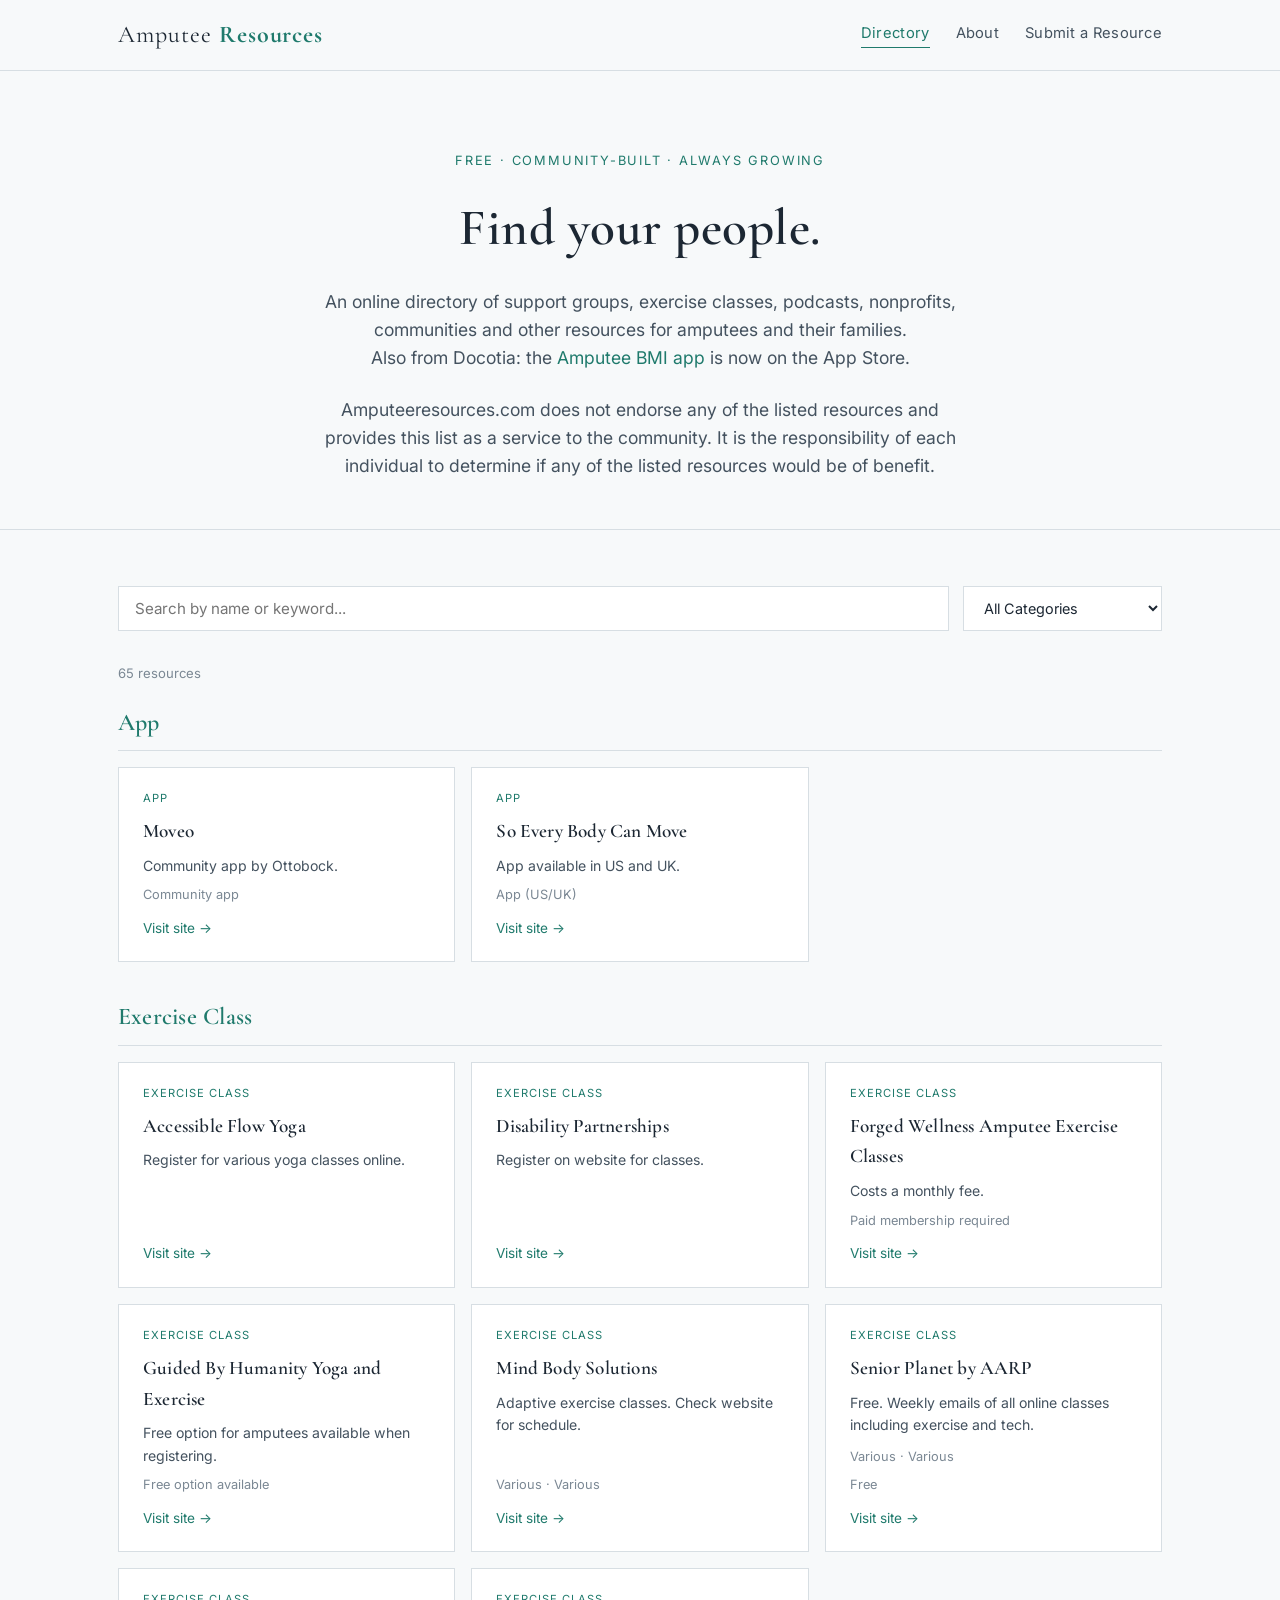
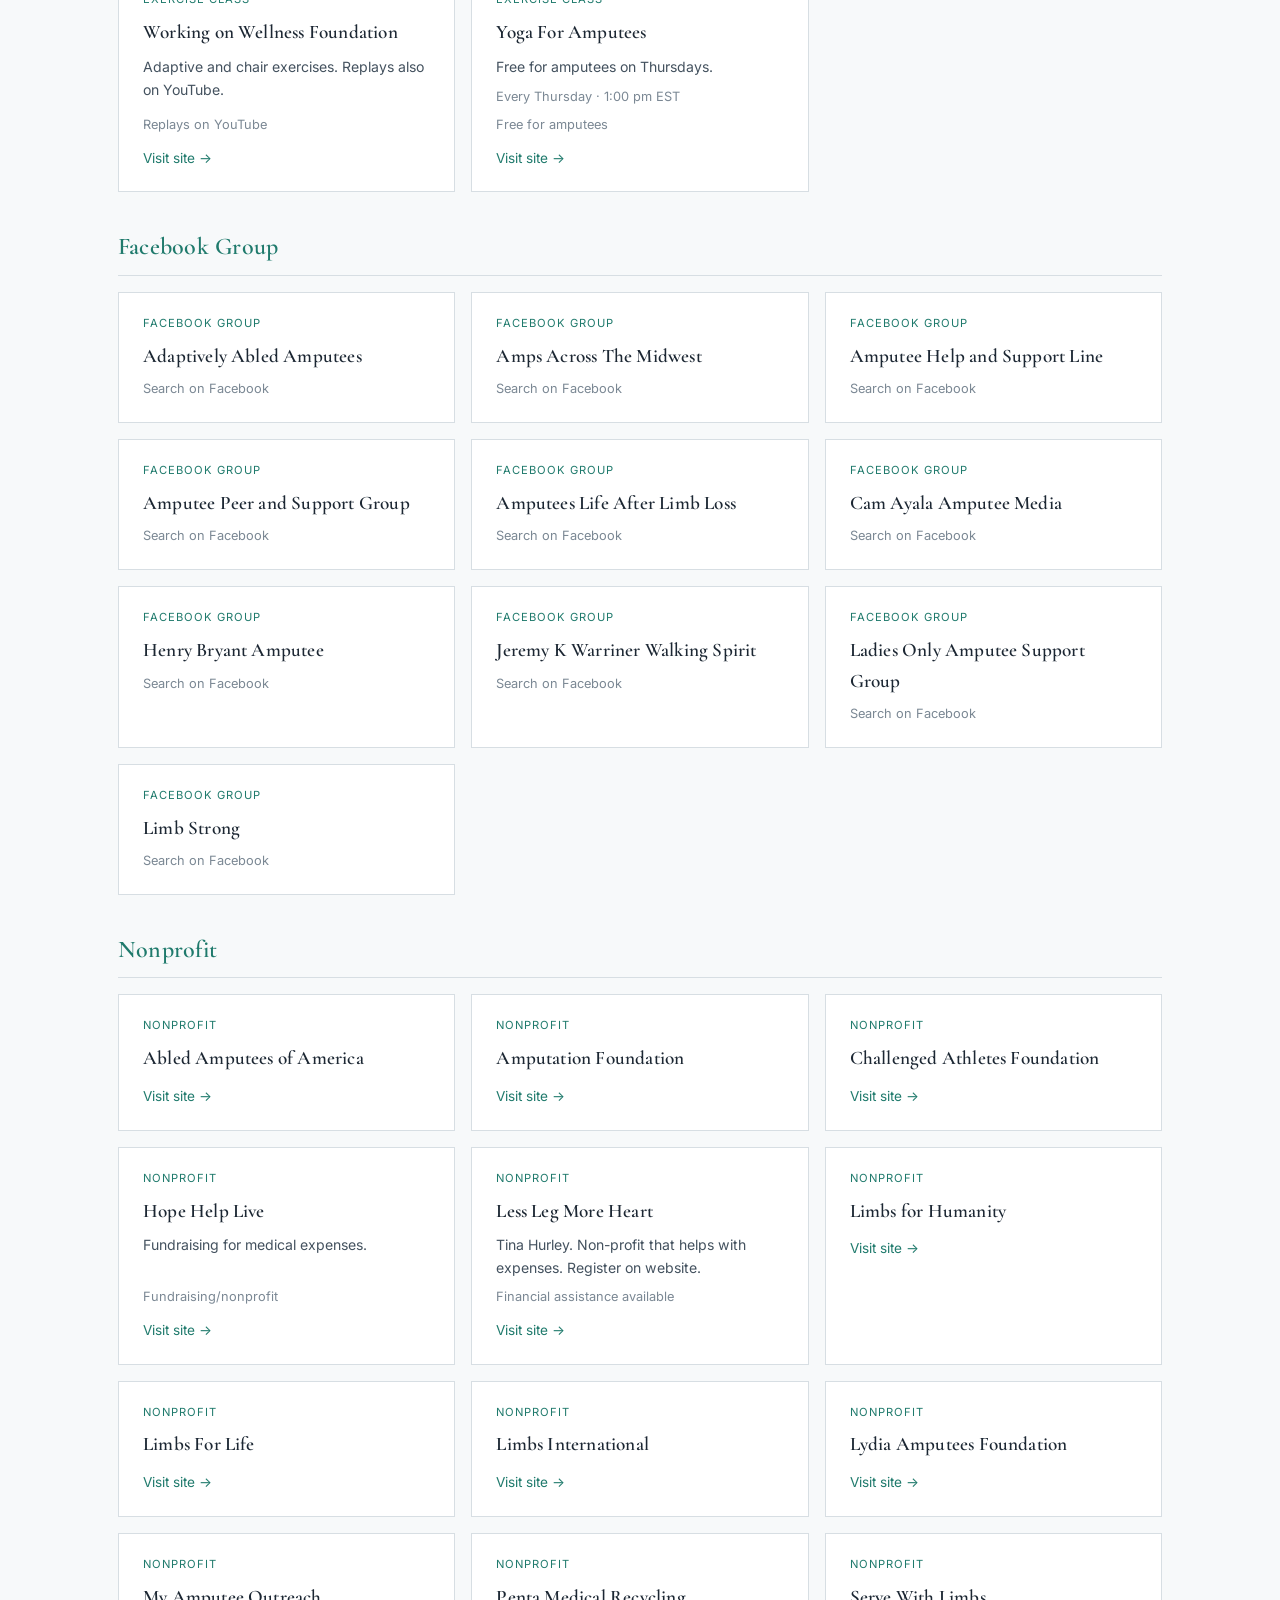
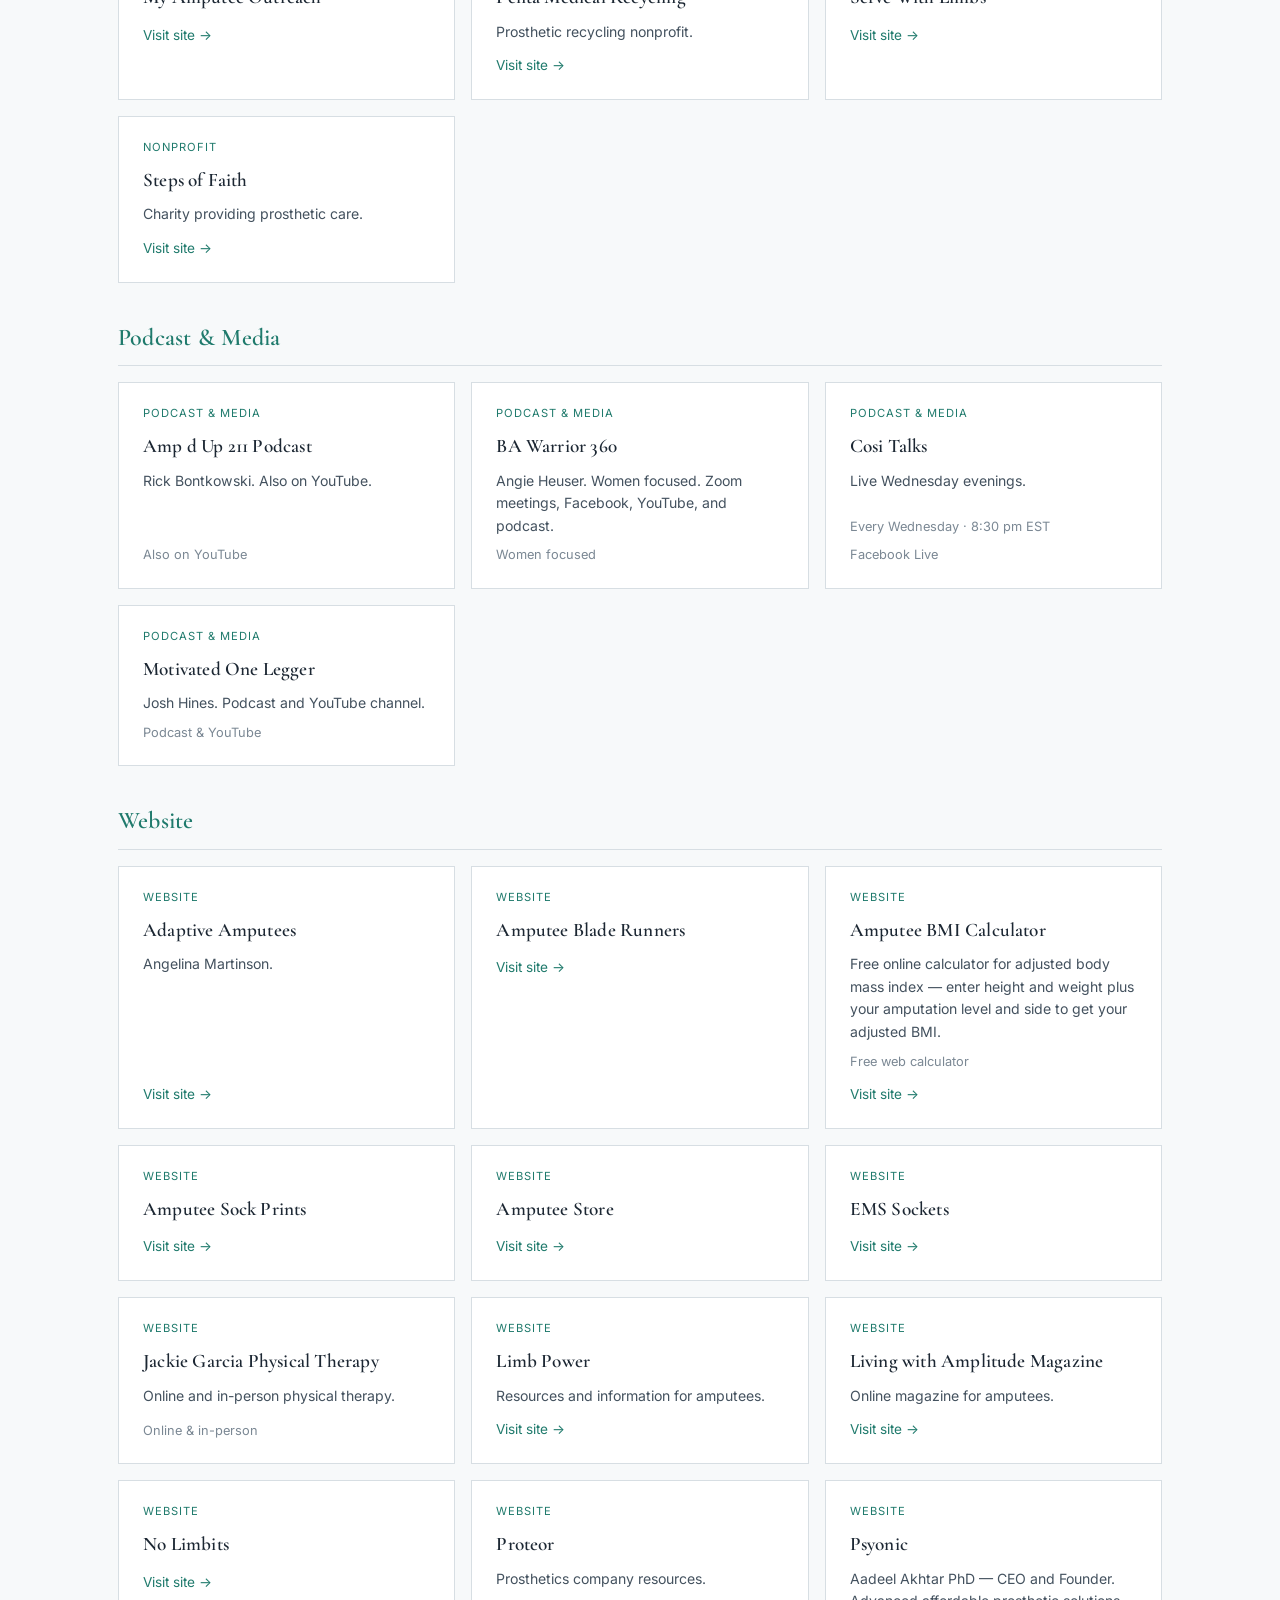
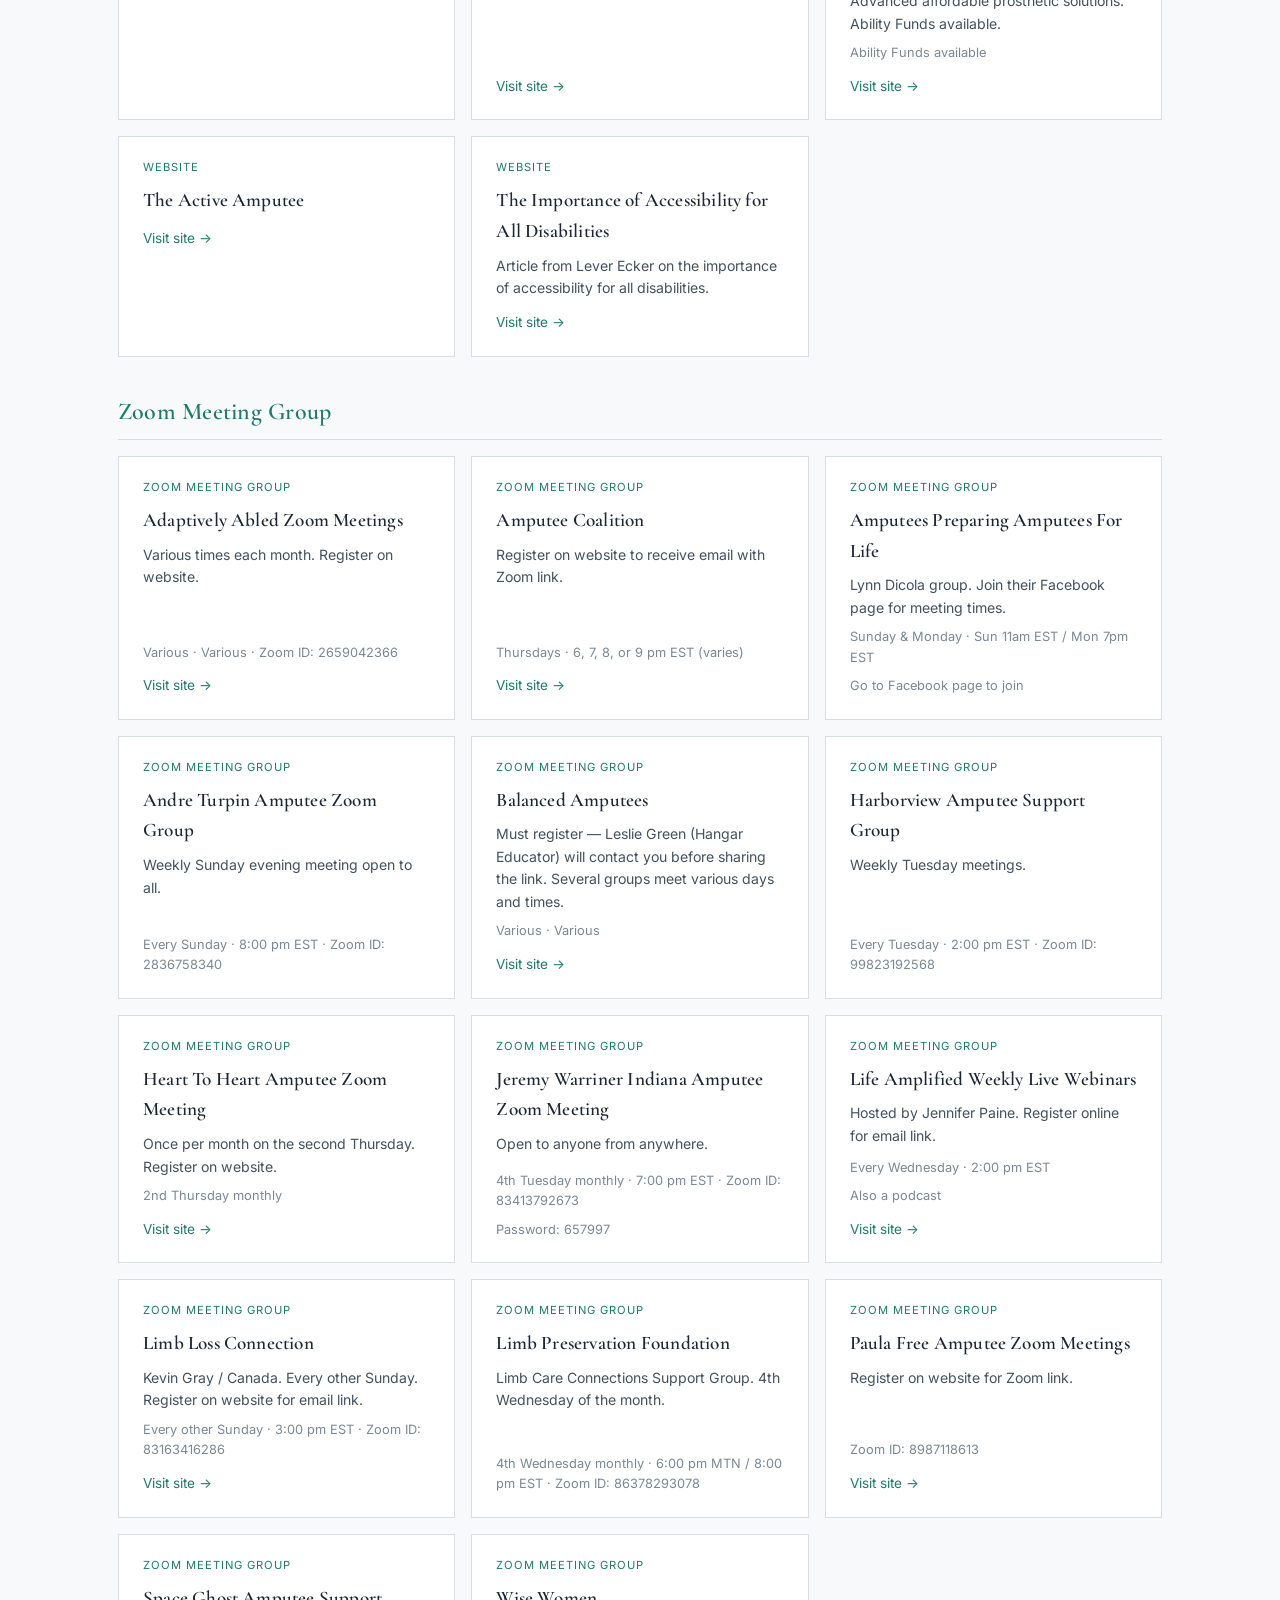
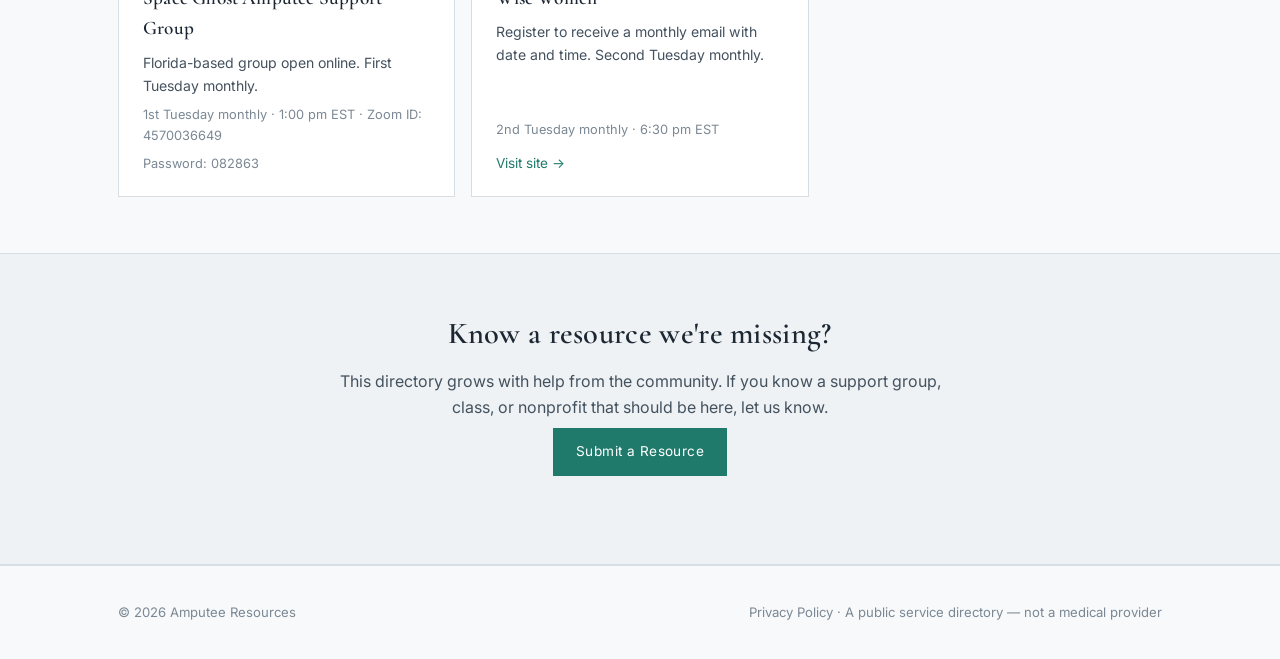
==== commit bc98f845: "Add Amputee BMI App Store link" ====
--- a/index.html
+++ b/index.html
@@ -30,6 +30,7 @@
     <span class="tag">Free · Community-Built · Always Growing</span>
     <h1>Find your people.</h1>
     <p class="lede">An online directory of support groups, exercise classes, podcasts, nonprofits, communities and other resources for amputees and their families.</p>
+    <p class="lede">Also from Docotia: the <a href="https://apps.apple.com/us/app/amputee-bmi/id6818926556" target="_blank" rel="noopener">Amputee BMI app</a> is now on the App Store.</p>
     <p class="lede disclaimer">Amputeeresources.com does not endorse any of the listed resources and provides this list as a service to the community. It is the responsibility of each individual to determine if any of the listed resources would be of benefit.</p>
   </div>
 </section>
